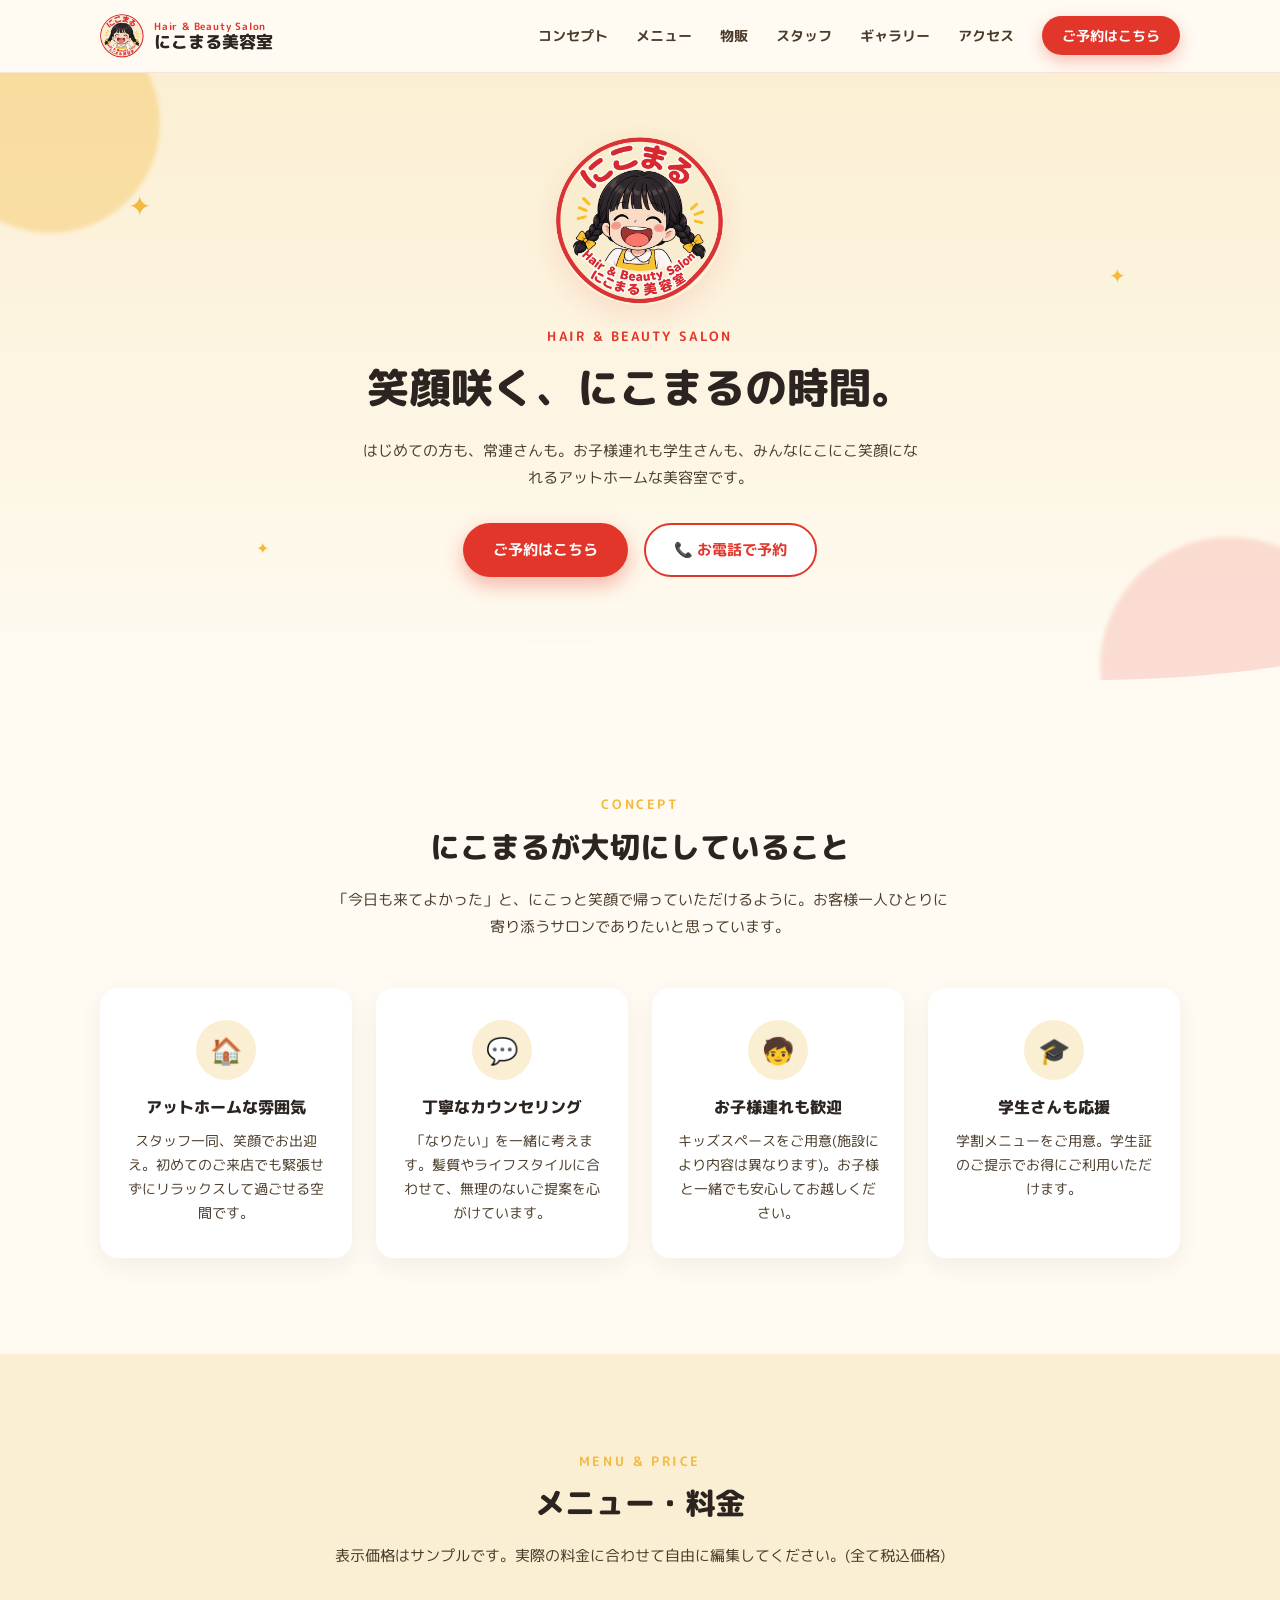
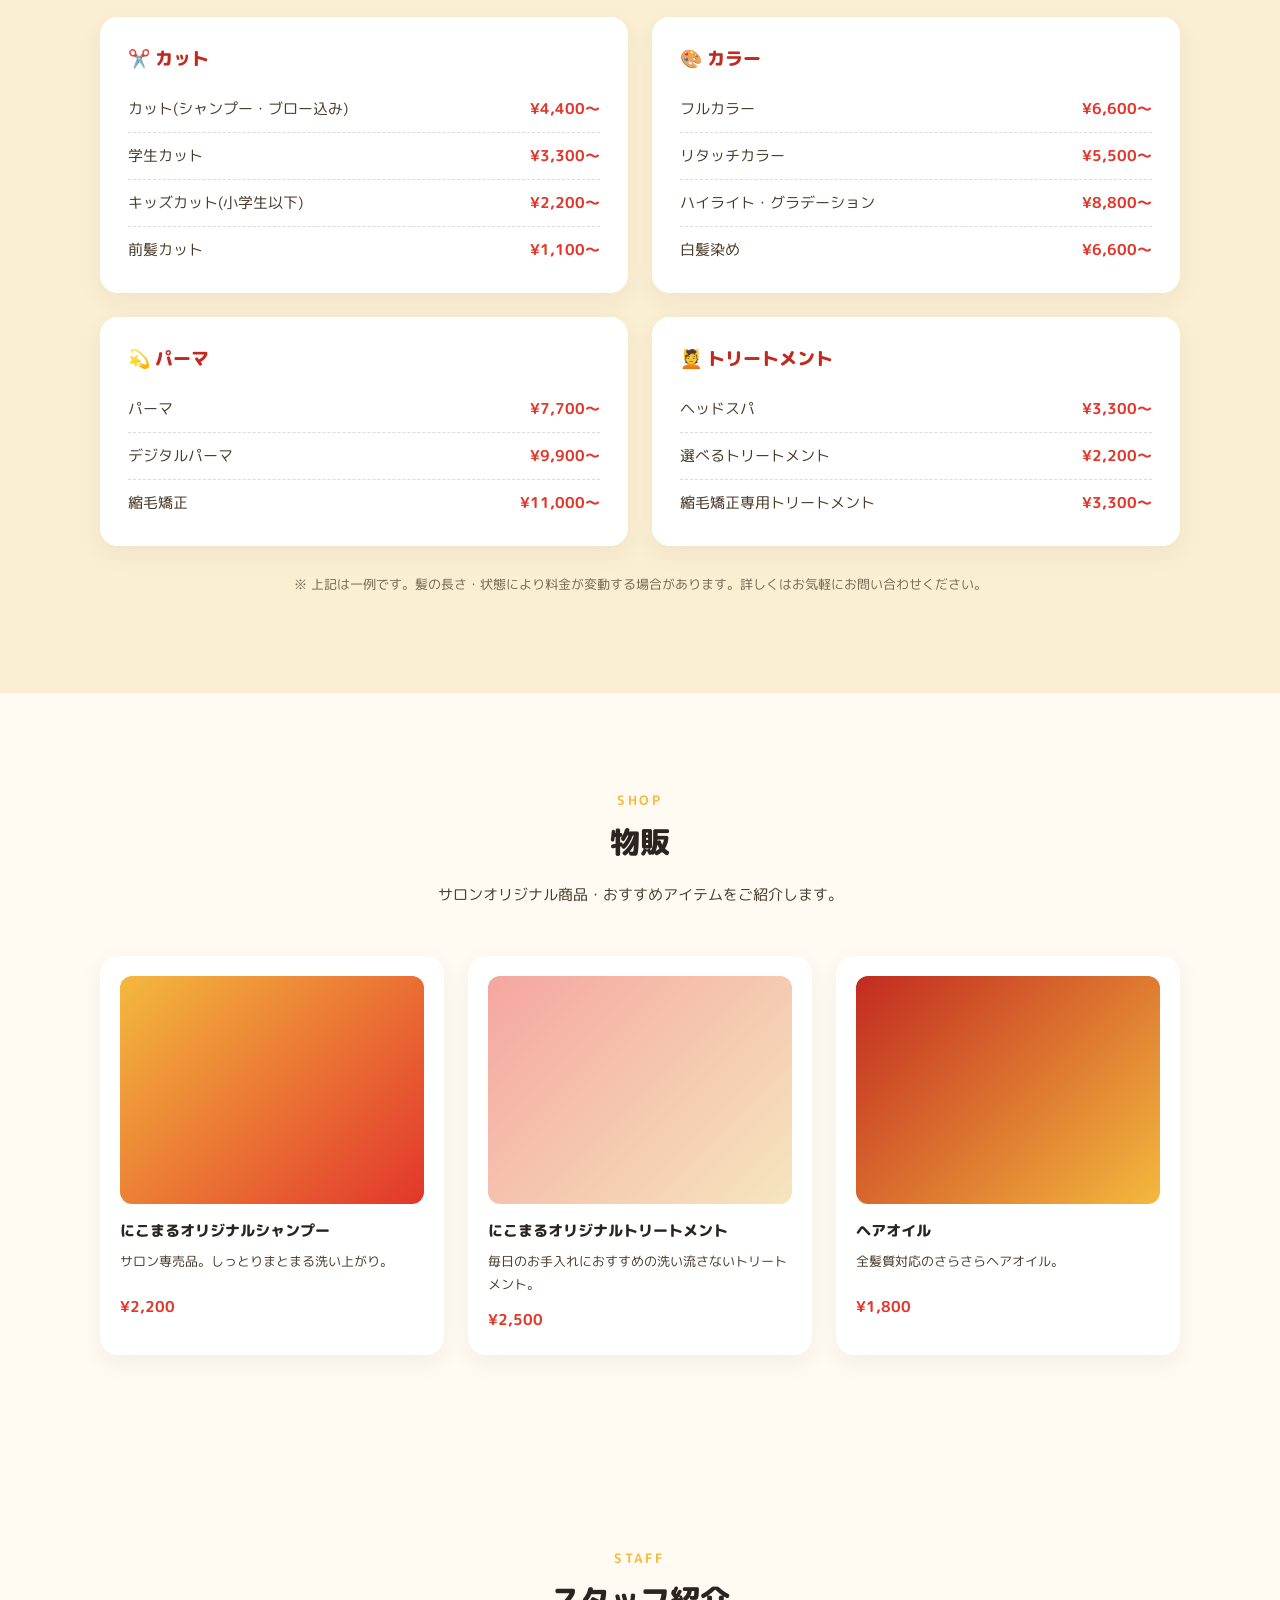
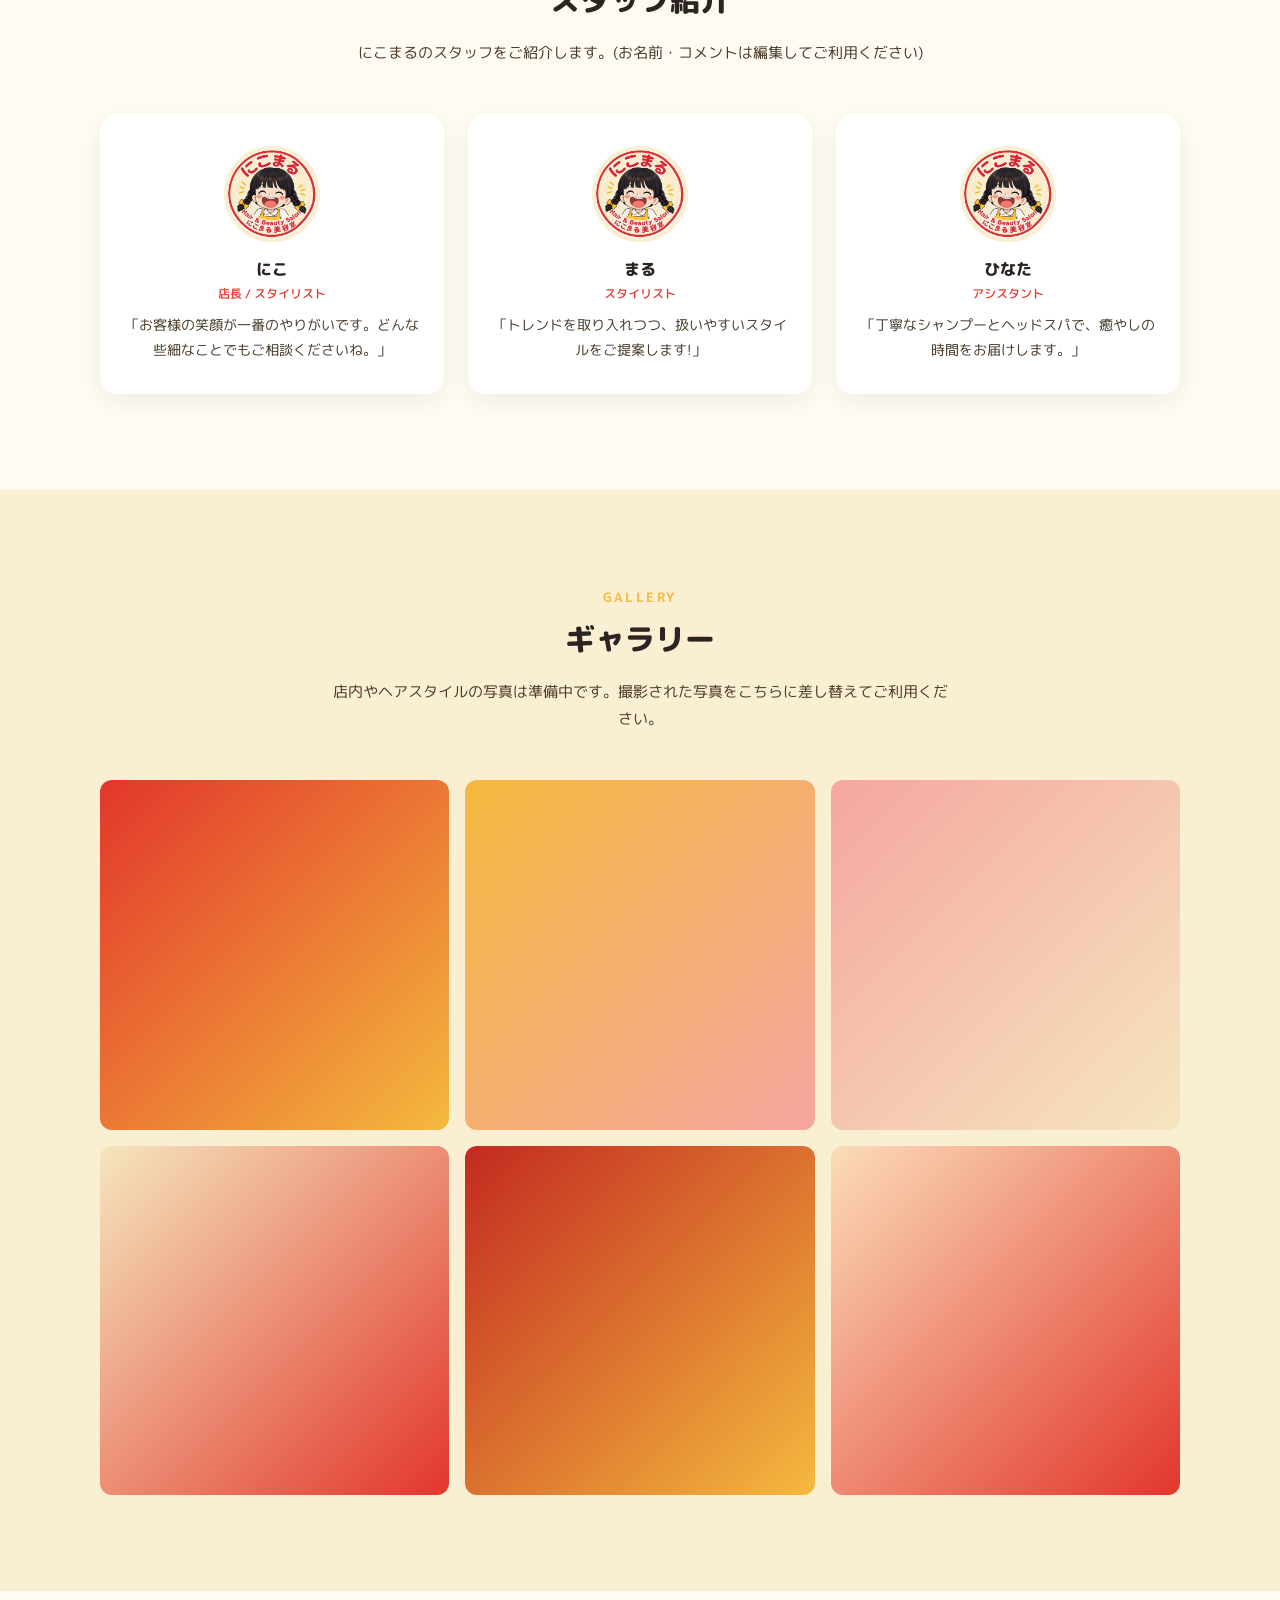
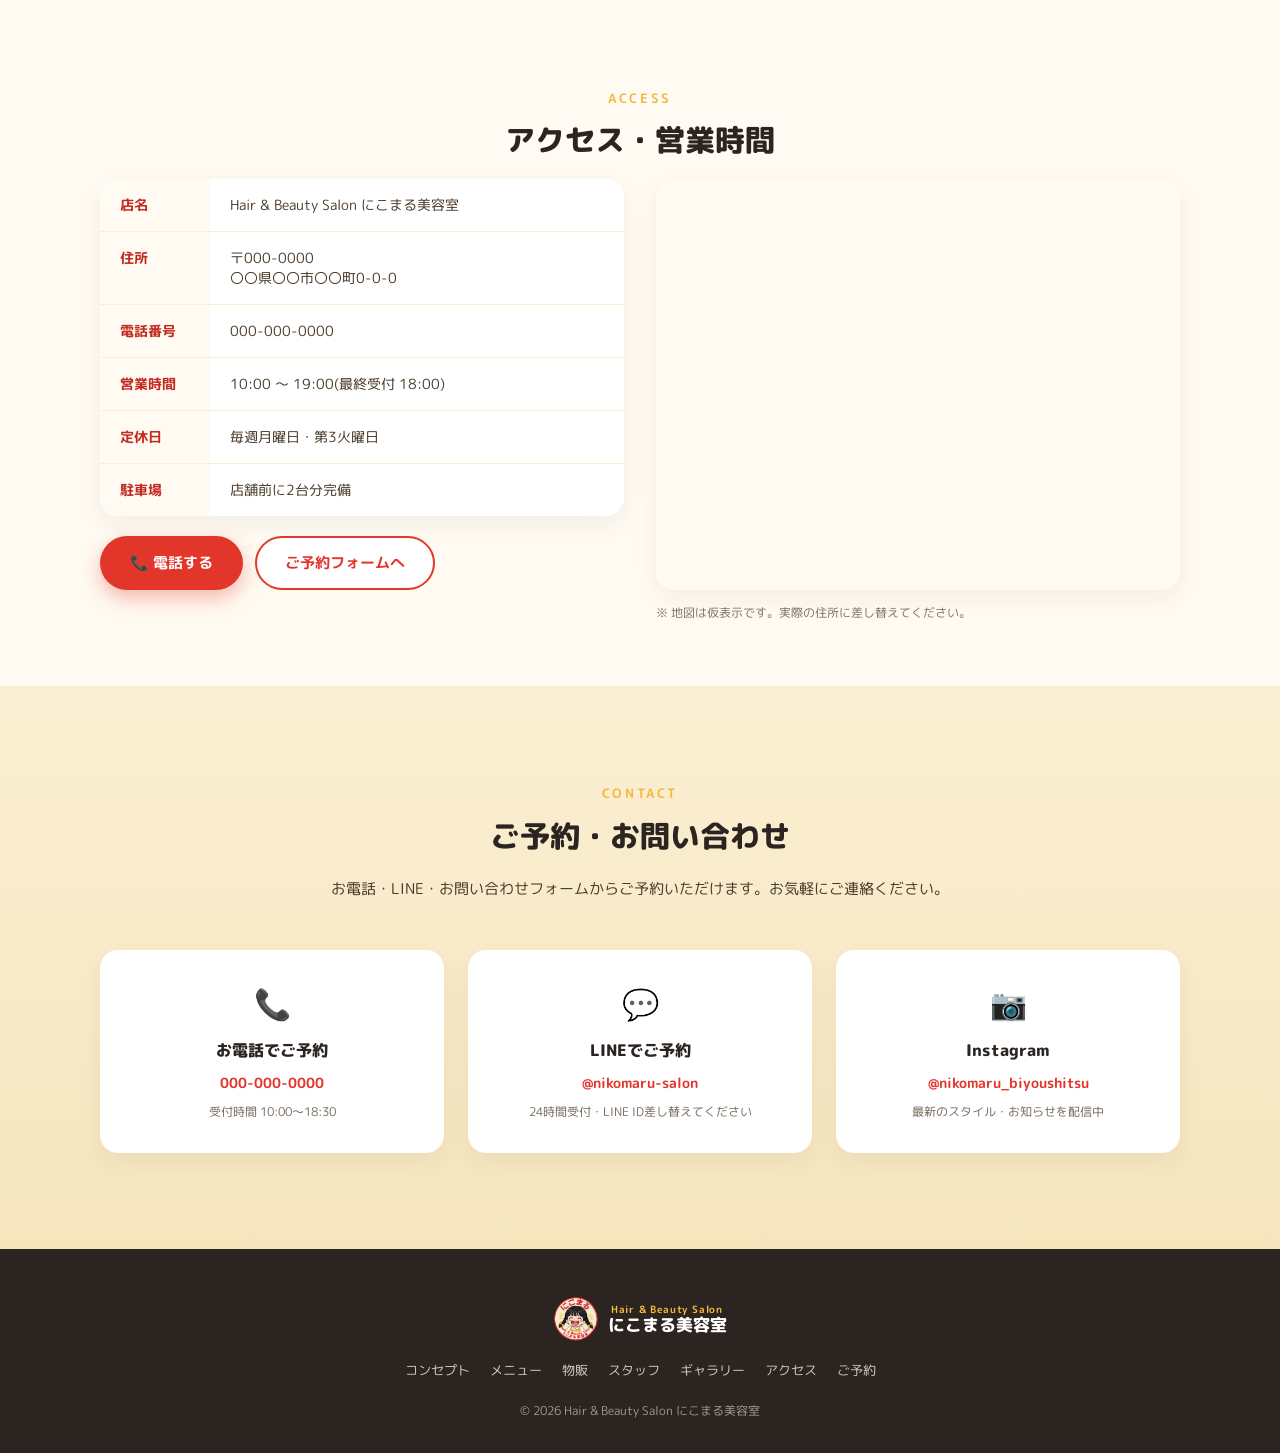
==== index.html @ 9ba0df48 "にこまる美容室ホームページを追加 Co-Authored-By: Claude Sonnet 5 <noreply@anthropic.com> Claude-Session: https://cla" ====
<!doctype html><html><head><meta charset=utf8><meta name=viewport content="width=device-width,initial-scale=1,viewport-fit=cover"><style>:root{color-scheme:light;box-sizing:border-box;padding-top:env(safe-area-inset-top,0px);padding-bottom:env(safe-area-inset-bottom,0px)}html{scroll-padding-top:env(safe-area-inset-top,0px)}body{margin:0;padding:0;font:14px -apple-system,BlinkMacSystemFont,sans-serif;background:#faf9f5;color:#141413}img{max-width:100%}[hidden]:not([hidden=until-found i]){display:none!important}</style></head><body>
<!doctype html>
<html lang="ja">
<head>
<meta charset="UTF-8">
<meta name="viewport" content="width=device-width, initial-scale=1, viewport-fit=cover">
<title>Hair &amp; Beauty Salon にこまる美容室</title>
<meta name="description" content="にこまる美容室は、笑顔があふれるアットホームな美容室です。カット・カラー・パーマ・トリートメントなど、お子様連れの方も学生さんも安心してお越しいただけます。">
<link rel="icon" href="assets/img/logo.png" type="image/png">
<link rel="apple-touch-icon" href="assets/img/logo.png">
<link rel="preconnect" href="https://fonts.googleapis.com">
<link rel="preconnect" href="https://fonts.gstatic.com" crossorigin>
<link href="https://fonts.googleapis.com/css2?family=M+PLUS+Rounded+1c:wght@400;500;700;800&display=swap" rel="stylesheet">
<link rel="stylesheet" href="css/style.css">
</head>
<body>

<a class="skip-link" href="#main">本文へスキップ</a>

<header class="site-header" id="header">
  <div class="container header-inner">
    <a class="brand" href="#top">
      <img src="assets/img/logo.png" alt="にこまる美容室 ロゴ" class="brand-logo">
      <span class="brand-text">
        <span class="brand-text-en">Hair &amp; Beauty Salon</span>
        <span class="brand-text-ja">にこまる美容室</span>
      </span>
    </a>

    <nav class="nav" id="nav">
      <ul>
        <li><a href="#concept">コンセプト</a></li>
        <li><a href="#menu">メニュー</a></li>
        <li><a href="#shop">物販</a></li>
        <li><a href="#staff">スタッフ</a></li>
        <li><a href="#gallery">ギャラリー</a></li>
        <li><a href="#access">アクセス</a></li>
        <li><a href="#contact" class="nav-cta">ご予約はこちら</a></li>
      </ul>
    </nav>

    <button class="nav-toggle" id="navToggle" aria-label="メニューを開く" aria-expanded="false" aria-controls="nav">
      <span></span><span></span><span></span>
    </button>
  </div>
</header>

<main id="main">

  <!-- HERO -->
  <section class="hero" id="top">
    <div class="hero-bg" aria-hidden="true">
      <span class="blob blob-1"></span>
      <span class="blob blob-2"></span>
      <span class="sparkle sparkle-1">✦</span>
      <span class="sparkle sparkle-2">✦</span>
      <span class="sparkle sparkle-3">✦</span>
    </div>
    <div class="container hero-inner">
      <img src="assets/img/logo.png" alt="にこまる美容室 ロゴ" class="hero-logo">
      <p class="hero-eyebrow">HAIR &amp; BEAUTY SALON</p>
      <h1 class="hero-title">笑顔咲く、<br class="sp-only">にこまるの時間。</h1>
      <p class="hero-lead">はじめての方も、常連さんも。<br class="sp-only">お子様連れも学生さんも、みんなにこにこ笑顔になれる<br class="sp-only">アットホームな美容室です。</p>
      <div class="hero-actions">
        <a href="#contact" class="btn btn-primary">ご予約はこちら</a>
        <a href="tel:0000000000" class="btn btn-outline">📞 お電話で予約</a>
      </div>
    </div>
    <div class="hero-wave" aria-hidden="true">
      <svg viewBox="0 0 1440 120" preserveAspectRatio="none"><path d="M0,64 C240,120 480,0 720,32 C960,64 1200,120 1440,64 L1440,120 L0,120 Z"></path></svg>
    </div>
  </section>

  <!-- CONCEPT -->
  <section class="section" id="concept">
    <div class="container">
      <p class="section-eyebrow">CONCEPT</p>
      <h2 class="section-title">にこまるが大切にしていること</h2>
      <p class="section-lead">「今日も来てよかった」と、にこっと笑顔で帰っていただけるように。<br class="sp-only">お客様一人ひとりに寄り添うサロンでありたいと思っています。</p>

      <div class="cards cards-4 reveal-group">
        <div class="card reveal">
          <div class="card-icon">🏠</div>
          <h3>アットホームな雰囲気</h3>
          <p>スタッフ一同、笑顔でお出迎え。初めてのご来店でも緊張せずにリラックスして過ごせる空間です。</p>
        </div>
        <div class="card reveal">
          <div class="card-icon">💬</div>
          <h3>丁寧なカウンセリング</h3>
          <p>「なりたい」を一緒に考えます。髪質やライフスタイルに合わせて、無理のないご提案を心がけています。</p>
        </div>
        <div class="card reveal">
          <div class="card-icon">🧒</div>
          <h3>お子様連れも歓迎</h3>
          <p>キッズスペースをご用意(施設により内容は異なります)。お子様と一緒でも安心してお越しください。</p>
        </div>
        <div class="card reveal">
          <div class="card-icon">🎓</div>
          <h3>学生さんも応援</h3>
          <p>学割メニューをご用意。学生証のご提示でお得にご利用いただけます。</p>
        </div>
      </div>
    </div>
  </section>

  <!-- MENU -->
  <section class="section section-alt" id="menu">
    <div class="container">
      <p class="section-eyebrow">MENU &amp; PRICE</p>
      <h2 class="section-title">メニュー・料金</h2>
      <p class="section-lead">表示価格はサンプルです。実際の料金に合わせて自由に編集してください。<br class="sp-only">(全て税込価格)</p>
      <p class="sync-note" id="menuSyncNote"></p>

      <div class="menu-grid reveal-group" id="menuGrid">
        <div class="menu-block reveal">
          <h3>✂️ カット</h3>
          <ul class="menu-list">
            <li><span>カット(シャンプー・ブロー込み)</span><span class="price">¥4,400〜</span></li>
            <li><span>学生カット</span><span class="price">¥3,300〜</span></li>
            <li><span>キッズカット(小学生以下)</span><span class="price">¥2,200〜</span></li>
            <li><span>前髪カット</span><span class="price">¥1,100〜</span></li>
          </ul>
        </div>
        <div class="menu-block reveal">
          <h3>🎨 カラー</h3>
          <ul class="menu-list">
            <li><span>フルカラー</span><span class="price">¥6,600〜</span></li>
            <li><span>リタッチカラー</span><span class="price">¥5,500〜</span></li>
            <li><span>ハイライト・グラデーション</span><span class="price">¥8,800〜</span></li>
            <li><span>白髪染め</span><span class="price">¥6,600〜</span></li>
          </ul>
        </div>
        <div class="menu-block reveal">
          <h3>💫 パーマ</h3>
          <ul class="menu-list">
            <li><span>パーマ</span><span class="price">¥7,700〜</span></li>
            <li><span>デジタルパーマ</span><span class="price">¥9,900〜</span></li>
            <li><span>縮毛矯正</span><span class="price">¥11,000〜</span></li>
          </ul>
        </div>
        <div class="menu-block reveal">
          <h3>💆 トリートメント</h3>
          <ul class="menu-list">
            <li><span>ヘッドスパ</span><span class="price">¥3,300〜</span></li>
            <li><span>選べるトリートメント</span><span class="price">¥2,200〜</span></li>
            <li><span>縮毛矯正専用トリートメント</span><span class="price">¥3,300〜</span></li>
          </ul>
        </div>
      </div>
      <p class="menu-note">※ 上記は一例です。髪の長さ・状態により料金が変動する場合があります。詳しくはお気軽にお問い合わせください。</p>
    </div>
  </section>

  <!-- SHOP -->
  <section class="section" id="shop">
    <div class="container">
      <p class="section-eyebrow">SHOP</p>
      <h2 class="section-title">物販</h2>
      <p class="section-lead">サロンオリジナル商品・おすすめアイテムをご紹介します。</p>
      <p class="sync-note" id="shopSyncNote"></p>

      <div class="shop-grid reveal-group" id="shopGrid">
        <div class="shop-card reveal">
          <div class="shop-img shop-img-1"></div>
          <h3>にこまるオリジナルシャンプー</h3>
          <p class="shop-desc">サロン専売品。しっとりまとまる洗い上がり。</p>
          <span class="shop-price">¥2,200</span>
        </div>
        <div class="shop-card reveal">
          <div class="shop-img shop-img-2"></div>
          <h3>にこまるオリジナルトリートメント</h3>
          <p class="shop-desc">毎日のお手入れにおすすめの洗い流さないトリートメント。</p>
          <span class="shop-price">¥2,500</span>
        </div>
        <div class="shop-card reveal">
          <div class="shop-img shop-img-3"></div>
          <h3>ヘアオイル</h3>
          <p class="shop-desc">全髪質対応のさらさらヘアオイル。</p>
          <span class="shop-price">¥1,800</span>
        </div>
      </div>
    </div>
  </section>

  <!-- STAFF -->
  <section class="section" id="staff">
    <div class="container">
      <p class="section-eyebrow">STAFF</p>
      <h2 class="section-title">スタッフ紹介</h2>
      <p class="section-lead">にこまるのスタッフをご紹介します。(お名前・コメントは編集してご利用ください)</p>

      <div class="staff-grid reveal-group">
        <div class="staff-card reveal">
          <img src="assets/img/logo.png" alt="スタッフ にこ" class="staff-avatar">
          <h3>にこ <span>店長 / スタイリスト</span></h3>
          <p>「お客様の笑顔が一番のやりがいです。どんな些細なことでもご相談くださいね。」</p>
        </div>
        <div class="staff-card reveal">
          <img src="assets/img/logo.png" alt="スタッフ まる" class="staff-avatar">
          <h3>まる <span>スタイリスト</span></h3>
          <p>「トレンドを取り入れつつ、扱いやすいスタイルをご提案します!」</p>
        </div>
        <div class="staff-card reveal">
          <img src="assets/img/logo.png" alt="スタッフ ひなた" class="staff-avatar">
          <h3>ひなた <span>アシスタント</span></h3>
          <p>「丁寧なシャンプーとヘッドスパで、癒やしの時間をお届けします。」</p>
        </div>
      </div>
    </div>
  </section>

  <!-- GALLERY -->
  <section class="section section-alt" id="gallery">
    <div class="container">
      <p class="section-eyebrow">GALLERY</p>
      <h2 class="section-title">ギャラリー</h2>
      <p class="section-lead">店内やヘアスタイルの写真は準備中です。撮影された写真をこちらに差し替えてご利用ください。</p>

      <div class="gallery-grid reveal-group">
        <div class="gallery-item reveal g1"></div>
        <div class="gallery-item reveal g2"></div>
        <div class="gallery-item reveal g3"></div>
        <div class="gallery-item reveal g4"></div>
        <div class="gallery-item reveal g5"></div>
        <div class="gallery-item reveal g6"></div>
      </div>
    </div>
  </section>

  <!-- ACCESS -->
  <section class="section" id="access">
    <div class="container">
      <p class="section-eyebrow">ACCESS</p>
      <h2 class="section-title">アクセス・営業時間</h2>

      <div class="access-wrap">
        <div class="access-info reveal">
          <table class="info-table">
            <tr><th>店名</th><td>Hair &amp; Beauty Salon にこまる美容室</td></tr>
            <tr><th>住所</th><td>〒000-0000<br>〇〇県〇〇市〇〇町0-0-0</td></tr>
            <tr><th>電話番号</th><td><a href="tel:0000000000">000-000-0000</a></td></tr>
            <tr><th>営業時間</th><td>10:00 〜 19:00(最終受付 18:00)</td></tr>
            <tr><th>定休日</th><td>毎週月曜日・第3火曜日</td></tr>
            <tr><th>駐車場</th><td>店舗前に2台分完備</td></tr>
          </table>
          <div class="access-actions">
            <a href="tel:0000000000" class="btn btn-primary">📞 電話する</a>
            <a href="#contact" class="btn btn-outline">ご予約フォームへ</a>
          </div>
        </div>
        <div class="access-map reveal">
          <iframe
            title="にこまる美容室 地図"
            src="https://www.google.com/maps?q=%E9%A7%85&output=embed"
            loading="lazy"
            referrerpolicy="no-referrer-when-downgrade">
          </iframe>
          <p class="map-note">※ 地図は仮表示です。実際の住所に差し替えてください。</p>
        </div>
      </div>
    </div>
  </section>

  <!-- CONTACT -->
  <section class="section section-contact" id="contact">
    <div class="container">
      <p class="section-eyebrow">CONTACT</p>
      <h2 class="section-title">ご予約・お問い合わせ</h2>
      <p class="section-lead">お電話・LINE・お問い合わせフォームからご予約いただけます。<br class="sp-only">お気軽にご連絡ください。</p>

      <div class="contact-grid reveal-group">
        <a href="tel:0000000000" class="contact-card reveal">
          <div class="contact-icon">📞</div>
          <h3>お電話でご予約</h3>
          <p>000-000-0000</p>
          <span class="contact-sub">受付時間 10:00〜18:30</span>
        </a>
        <a href="#" class="contact-card reveal">
          <div class="contact-icon">💬</div>
          <h3>LINEでご予約</h3>
          <p>@nikomaru-salon</p>
          <span class="contact-sub">24時間受付・LINE ID差し替えてください</span>
        </a>
        <a href="#" class="contact-card reveal">
          <div class="contact-icon">📷</div>
          <h3>Instagram</h3>
          <p>@nikomaru_biyoushitsu</p>
          <span class="contact-sub">最新のスタイル・お知らせを配信中</span>
        </a>
      </div>
    </div>
  </section>

</main>

<footer class="site-footer">
  <div class="container footer-inner">
    <a class="brand brand-footer" href="#top">
      <img src="assets/img/logo.png" alt="にこまる美容室 ロゴ" class="brand-logo">
      <span class="brand-text">
        <span class="brand-text-en">Hair &amp; Beauty Salon</span>
        <span class="brand-text-ja">にこまる美容室</span>
      </span>
    </a>
    <nav class="footer-nav">
      <a href="#concept">コンセプト</a>
      <a href="#menu">メニュー</a>
      <a href="#shop">物販</a>
      <a href="#staff">スタッフ</a>
      <a href="#gallery">ギャラリー</a>
      <a href="#access">アクセス</a>
      <a href="#contact">ご予約</a>
    </nav>
    <p class="copyright">&copy; <span id="year"></span> Hair &amp; Beauty Salon にこまる美容室</p>
  </div>
  <button class="to-top" id="toTop" aria-label="トップへ戻る">↑</button>
</footer>

<script src="js/main.js"></script>
</body>
</html>

</body></html>
---- css/style.css ----
/* ==========================================================================
   にこまる美容室 - style.css
   ========================================================================== */

:root{
  --cream: #FBEFD3;
  --cream-light: #FFFBF2;
  --cream-deep: #F5E6BE;
  --red: #E2362B;
  --red-dark: #C22A20;
  --yellow: #F4B93E;
  --charcoal: #2B2420;
  --text: #4A3B2A;
  --skin: #FBDCB9;
  --blush: #F5A6A0;
  --white: #FFFFFF;
  --shadow: 0 10px 30px rgba(226,54,43,0.12);
  --radius-lg: 28px;
  --radius-md: 18px;
  --radius-sm: 12px;
  --font: 'M PLUS Rounded 1c', 'Hiragino Maru Gothic ProN', 'Hiragino Sans', sans-serif;
}

*, *::before, *::after{ box-sizing: border-box; }
html{ scroll-behavior: smooth; }

body{
  margin: 0;
  font-family: var(--font);
  color: var(--text);
  background: var(--cream-light);
  -webkit-font-smoothing: antialiased;
  overflow-x: hidden;
}

img{ max-width: 100%; display: block; }
a{ color: inherit; text-decoration: none; }
ul{ list-style: none; margin: 0; padding: 0; }
h1,h2,h3{ margin: 0; font-weight: 800; }
p{ margin: 0; line-height: 1.8; }

.container{
  width: 100%;
  max-width: 1120px;
  margin: 0 auto;
  padding: 0 20px;
}

.skip-link{
  position: absolute;
  left: -9999px;
  top: 0;
  background: var(--red);
  color: #fff;
  padding: 10px 16px;
  border-radius: 0 0 8px 0;
  z-index: 999;
}
.skip-link:focus{ left: 0; }

.sp-only{ display: none; }

/* ---------- buttons ---------- */
.btn{
  display: inline-flex;
  align-items: center;
  justify-content: center;
  gap: 6px;
  padding: 14px 28px;
  border-radius: 999px;
  font-weight: 700;
  font-size: 15px;
  white-space: nowrap;
  transition: transform .18s ease, box-shadow .18s ease, background .18s ease;
  border: 2px solid transparent;
}
.btn-primary{
  background: var(--red);
  color: #fff;
  box-shadow: 0 8px 20px rgba(226,54,43,0.35);
}
.btn-primary:hover{ transform: translateY(-2px); background: var(--red-dark); }
.btn-outline{
  background: #fff;
  color: var(--red);
  border-color: var(--red);
}
.btn-outline:hover{ transform: translateY(-2px); background: var(--cream); }

/* ---------- header ---------- */
.site-header{
  position: sticky;
  top: 0;
  z-index: 100;
  background: rgba(255,251,242,0.9);
  backdrop-filter: blur(8px);
  border-bottom: 1px solid rgba(226,54,43,0.12);
}
.header-inner{
  display: flex;
  align-items: center;
  justify-content: space-between;
  height: 72px;
}
.brand{ display: flex; align-items: center; gap: 10px; }
.brand-logo{ width: 44px; height: 44px; border-radius: 50%; }
.brand-text{ display: flex; flex-direction: column; line-height: 1.2; }
.brand-text-en{ font-size: 10px; letter-spacing: .08em; color: var(--red); font-weight: 700; }
.brand-text-ja{ font-size: 17px; font-weight: 800; color: var(--charcoal); }

.nav ul{ display: flex; align-items: center; gap: 28px; }
.nav a{ font-size: 14px; font-weight: 700; color: var(--text); position: relative; }
.nav a:not(.nav-cta):after{
  content: '';
  position: absolute;
  left: 0; bottom: -6px;
  width: 0; height: 2px;
  background: var(--red);
  transition: width .2s ease;
}
.nav a:not(.nav-cta):hover:after{ width: 100%; }
.nav-cta{
  background: var(--red);
  color: #fff !important;
  padding: 10px 20px;
  border-radius: 999px;
  box-shadow: 0 6px 16px rgba(226,54,43,0.3);
}

.nav-toggle{
  display: none;
  width: 40px; height: 40px;
  border: none;
  background: transparent;
  flex-direction: column;
  justify-content: center;
  align-items: center;
  gap: 5px;
  cursor: pointer;
}
.nav-toggle span{
  width: 24px; height: 3px;
  background: var(--charcoal);
  border-radius: 2px;
  transition: transform .25s ease, opacity .25s ease;
}
.nav-toggle[aria-expanded="true"] span:nth-child(1){ transform: translateY(8px) rotate(45deg); }
.nav-toggle[aria-expanded="true"] span:nth-child(2){ opacity: 0; }
.nav-toggle[aria-expanded="true"] span:nth-child(3){ transform: translateY(-8px) rotate(-45deg); }

/* ---------- hero ---------- */
.hero{
  position: relative;
  padding: 64px 0 120px;
  text-align: center;
  background: linear-gradient(180deg, var(--cream) 0%, var(--cream-light) 100%);
  overflow: hidden;
}
.hero-bg{ position: absolute; inset: 0; pointer-events: none; }
.blob{
  position: absolute;
  border-radius: 50%;
  filter: blur(2px);
  opacity: .5;
}
.blob-1{ width: 220px; height: 220px; background: var(--yellow); top: -60px; left: -60px; opacity: .35; }
.blob-2{ width: 260px; height: 260px; background: var(--blush); bottom: -100px; right: -80px; opacity: .35; }
.sparkle{
  position: absolute;
  color: var(--yellow);
  font-size: 28px;
  animation: twinkle 2.4s ease-in-out infinite;
}
.sparkle-1{ top: 18%; left: 10%; animation-delay: 0s; }
.sparkle-2{ top: 30%; right: 12%; animation-delay: .6s; font-size: 20px; }
.sparkle-3{ bottom: 22%; left: 20%; animation-delay: 1.2s; font-size: 16px; }
@keyframes twinkle{
  0%, 100%{ opacity: .3; transform: scale(.85); }
  50%{ opacity: 1; transform: scale(1.15); }
}

.hero-inner{ position: relative; z-index: 1; }
.hero-logo{
  width: 168px;
  height: 168px;
  margin: 0 auto 20px;
  border-radius: 50%;
  box-shadow: var(--shadow);
  animation: floaty 4.5s ease-in-out infinite;
}
@keyframes floaty{
  0%, 100%{ transform: translateY(0); }
  50%{ transform: translateY(-10px); }
}
.hero-eyebrow{
  font-size: 13px;
  letter-spacing: .18em;
  font-weight: 700;
  color: var(--red);
  margin-bottom: 10px;
}
.hero-title{
  font-size: 42px;
  line-height: 1.4;
  color: var(--charcoal);
  margin-bottom: 20px;
}
.hero-lead{
  max-width: 560px;
  margin: 0 auto 32px;
  color: var(--text);
  font-size: 15px;
}
.hero-actions{
  display: flex;
  gap: 16px;
  justify-content: center;
  flex-wrap: wrap;
}

.hero-wave{
  position: absolute;
  left: 0; right: 0; bottom: -2px;
  line-height: 0;
}
.hero-wave svg{ width: 100%; height: 70px; display: block; }
.hero-wave path{ fill: var(--cream-light); }

/* ---------- sections ---------- */
.section{ padding: 96px 0; }
.section-alt{ background: var(--cream); }
.section-contact{ background: linear-gradient(180deg, var(--cream) 0%, var(--cream-deep) 100%); }

.section-eyebrow{
  text-align: center;
  font-size: 13px;
  letter-spacing: .2em;
  font-weight: 700;
  color: var(--yellow);
  -webkit-text-stroke: 0;
  margin-bottom: 8px;
}
.section-title{
  text-align: center;
  font-size: 30px;
  color: var(--charcoal);
  margin-bottom: 16px;
}
.section-lead{
  text-align: center;
  max-width: 620px;
  margin: 0 auto 48px;
  color: var(--text);
  font-size: 15px;
}

/* reveal on scroll */
.reveal{
  opacity: 0;
  transform: translateY(24px);
  transition: opacity .6s ease, transform .6s ease;
}
.reveal.in-view{ opacity: 1; transform: translateY(0); }

/* cards (concept) */
.cards-4{
  display: grid;
  grid-template-columns: repeat(4, 1fr);
  gap: 24px;
}
.card{
  background: #fff;
  border-radius: var(--radius-md);
  padding: 32px 24px;
  text-align: center;
  box-shadow: 0 8px 24px rgba(43,36,32,0.06);
  transition: transform .25s ease, box-shadow .25s ease;
}
.card:hover{ transform: translateY(-6px); box-shadow: var(--shadow); }
.card-icon{
  width: 60px; height: 60px;
  margin: 0 auto 16px;
  display: flex; align-items: center; justify-content: center;
  background: var(--cream);
  border-radius: 50%;
  font-size: 26px;
}
.card h3{ font-size: 16px; margin-bottom: 10px; color: var(--charcoal); }
.card p{ font-size: 13.5px; color: var(--text); }

/* menu */
.menu-grid{
  display: grid;
  grid-template-columns: repeat(2, 1fr);
  gap: 24px;
}
.menu-block{
  background: #fff;
  border-radius: var(--radius-md);
  padding: 28px 28px 20px;
  box-shadow: 0 8px 24px rgba(43,36,32,0.06);
}
.menu-block h3{ font-size: 18px; color: var(--red-dark); margin-bottom: 14px; }
.menu-list li{
  display: flex;
  justify-content: space-between;
  gap: 12px;
  padding: 12px 0;
  border-bottom: 1px dashed rgba(74,59,42,0.18);
  font-size: 14.5px;
}
.menu-list li:last-child{ border-bottom: none; }
.price{ font-weight: 700; color: var(--red); white-space: nowrap; }
.menu-note{
  text-align: center;
  font-size: 12.5px;
  color: var(--text);
  opacity: .75;
  margin-top: 28px;
}

.sync-note{
  text-align: center;
  font-size: 11.5px;
  color: var(--red-dark);
  opacity: 0;
  height: 0;
  overflow: hidden;
  margin: -28px 0 28px;
  transition: opacity .3s ease;
}
.sync-note.visible{ opacity: .8; height: auto; margin: -28px 0 28px; }

/* shop */
.shop-grid{
  display: grid;
  grid-template-columns: repeat(3, 1fr);
  gap: 24px;
}
.shop-card{
  background: #fff;
  border-radius: var(--radius-md);
  padding: 20px 20px 24px;
  box-shadow: 0 8px 24px rgba(43,36,32,0.06);
  transition: transform .25s ease, box-shadow .25s ease;
}
.shop-card:hover{ transform: translateY(-6px); box-shadow: var(--shadow); }
.shop-img{
  aspect-ratio: 4 / 3;
  border-radius: var(--radius-sm);
  margin-bottom: 16px;
  background-size: cover;
  background-position: center;
}
.shop-img-1{ background: linear-gradient(135deg, var(--yellow), var(--red)); }
.shop-img-2{ background: linear-gradient(135deg, var(--blush), var(--cream-deep)); }
.shop-img-3{ background: linear-gradient(135deg, var(--red-dark), var(--yellow)); }
.shop-card h3{ font-size: 15px; color: var(--charcoal); margin-bottom: 8px; }
.shop-desc{ font-size: 13px; color: var(--text); margin-bottom: 12px; min-height: 2.6em; }
.shop-price{ font-weight: 700; color: var(--red); font-size: 15px; }

/* staff */
.staff-grid{
  display: grid;
  grid-template-columns: repeat(3, 1fr);
  gap: 24px;
}
.staff-card{
  background: #fff;
  border-radius: var(--radius-md);
  padding: 32px 24px;
  text-align: center;
  box-shadow: 0 8px 24px rgba(43,36,32,0.06);
}
.staff-avatar{
  width: 96px; height: 96px;
  border-radius: 50%;
  margin: 0 auto 16px;
  border: 4px solid var(--cream);
}
.staff-card h3{
  font-size: 16px;
  color: var(--charcoal);
  margin-bottom: 10px;
  display: flex;
  flex-direction: column;
  gap: 4px;
}
.staff-card h3 span{ font-size: 12px; font-weight: 500; color: var(--red); }
.staff-card p{ font-size: 13.5px; color: var(--text); }

/* gallery */
.gallery-grid{
  display: grid;
  grid-template-columns: repeat(3, 1fr);
  gap: 16px;
}
.gallery-item{
  aspect-ratio: 1 / 1;
  border-radius: var(--radius-sm);
  background-size: cover;
}
.g1{ background: linear-gradient(135deg, var(--red), var(--yellow)); }
.g2{ background: linear-gradient(135deg, var(--yellow), var(--blush)); }
.g3{ background: linear-gradient(135deg, var(--blush), var(--cream-deep)); }
.g4{ background: linear-gradient(135deg, var(--cream-deep), var(--red)); }
.g5{ background: linear-gradient(135deg, var(--red-dark), var(--yellow)); }
.g6{ background: linear-gradient(135deg, var(--skin), var(--red)); }

/* access */
.access-wrap{
  display: grid;
  grid-template-columns: 1fr 1fr;
  gap: 32px;
  align-items: stretch;
}
.info-table{
  width: 100%;
  border-collapse: collapse;
  background: #fff;
  border-radius: var(--radius-md);
  overflow: hidden;
  box-shadow: 0 8px 24px rgba(43,36,32,0.06);
}
.info-table th, .info-table td{
  text-align: left;
  padding: 16px 20px;
  font-size: 14px;
  border-bottom: 1px solid var(--cream);
  vertical-align: top;
}
.info-table th{
  width: 110px;
  color: var(--red-dark);
  font-weight: 700;
  background: var(--cream-light);
}
.info-table tr:last-child th, .info-table tr:last-child td{ border-bottom: none; }
.access-actions{ display: flex; gap: 12px; margin-top: 20px; flex-wrap: wrap; }
.access-map{ position: relative; }
.access-map iframe{
  width: 100%; height: 100%;
  min-height: 260px;
  border: 0;
  border-radius: var(--radius-md);
  box-shadow: 0 8px 24px rgba(43,36,32,0.06);
}
.map-note{ font-size: 11.5px; color: var(--text); opacity: .7; margin-top: 8px; }

/* contact */
.contact-grid{
  display: grid;
  grid-template-columns: repeat(3, 1fr);
  gap: 24px;
}
.contact-card{
  display: block;
  background: #fff;
  border-radius: var(--radius-md);
  padding: 32px 24px;
  text-align: center;
  box-shadow: 0 8px 24px rgba(43,36,32,0.06);
  transition: transform .25s ease, box-shadow .25s ease;
}
.contact-card:hover{ transform: translateY(-6px); box-shadow: var(--shadow); }
.contact-icon{ font-size: 30px; margin-bottom: 12px; }
.contact-card h3{ font-size: 16px; color: var(--charcoal); margin-bottom: 8px; }
.contact-card p{ font-weight: 700; color: var(--red); margin-bottom: 6px; }
.contact-sub{ font-size: 11.5px; color: var(--text); opacity: .75; }

/* footer */
.site-footer{
  position: relative;
  background: var(--charcoal);
  color: #EFE6D8;
  padding: 48px 0 32px;
}
.footer-inner{
  display: flex;
  flex-direction: column;
  align-items: center;
  gap: 20px;
  text-align: center;
}
.brand-footer .brand-text-en{ color: var(--yellow); }
.brand-footer .brand-text-ja{ color: #fff; }
.footer-nav{ display: flex; gap: 20px; flex-wrap: wrap; justify-content: center; }
.footer-nav a{ font-size: 13px; color: #EFE6D8; opacity: .85; }
.footer-nav a:hover{ opacity: 1; color: var(--yellow); }
.copyright{ font-size: 12px; opacity: .6; }

.to-top{
  position: fixed;
  right: 20px;
  bottom: 20px;
  width: 44px; height: 44px;
  border-radius: 50%;
  border: none;
  background: var(--red);
  color: #fff;
  font-size: 18px;
  cursor: pointer;
  box-shadow: 0 8px 20px rgba(226,54,43,0.35);
  opacity: 0;
  visibility: hidden;
  transform: translateY(10px);
  transition: opacity .25s ease, transform .25s ease, visibility .25s;
  z-index: 90;
}
.to-top.visible{ opacity: 1; visibility: visible; transform: translateY(0); }

/* ==========================================================================
   Responsive
   ========================================================================== */
@media (max-width: 900px){
  .cards-4{ grid-template-columns: repeat(2, 1fr); }
  .shop-grid{ grid-template-columns: repeat(2, 1fr); }
  .staff-grid{ grid-template-columns: repeat(2, 1fr); }
  .access-wrap{ grid-template-columns: 1fr; }
}

@media (max-width: 720px){
  .sp-only{ display: inline; }
  .nav{
    position: fixed;
    top: 72px; left: 0; right: 0;
    background: var(--cream-light);
    border-bottom: 1px solid rgba(226,54,43,0.12);
    transform: translateY(-120%);
    opacity: 0;
    transition: transform .3s ease, opacity .3s ease;
    max-height: calc(100vh - 72px);
    overflow-y: auto;
  }
  .nav.open{ transform: translateY(0); opacity: 1; }
  .nav ul{
    flex-direction: column;
    align-items: stretch;
    padding: 20px;
    gap: 4px;
  }
  .nav ul li a{
    display: block;
    padding: 14px 8px;
    border-bottom: 1px solid rgba(226,54,43,0.08);
  }
  .nav-cta{ text-align: center; margin-top: 8px; }
  .nav-toggle{ display: flex; }

  .hero{ padding: 40px 0 90px; }
  .hero-title{ font-size: 30px; }
  .section{ padding: 64px 0; }
  .section-title{ font-size: 24px; }

  .cards-4{ grid-template-columns: 1fr 1fr; gap: 16px; }
  .card{ padding: 24px 16px; }
  .menu-grid{ grid-template-columns: 1fr; }
  .shop-grid{ grid-template-columns: repeat(2, 1fr); }
  .staff-grid{ grid-template-columns: 1fr; }
  .gallery-grid{ grid-template-columns: repeat(2, 1fr); }
  .contact-grid{ grid-template-columns: 1fr; }
}
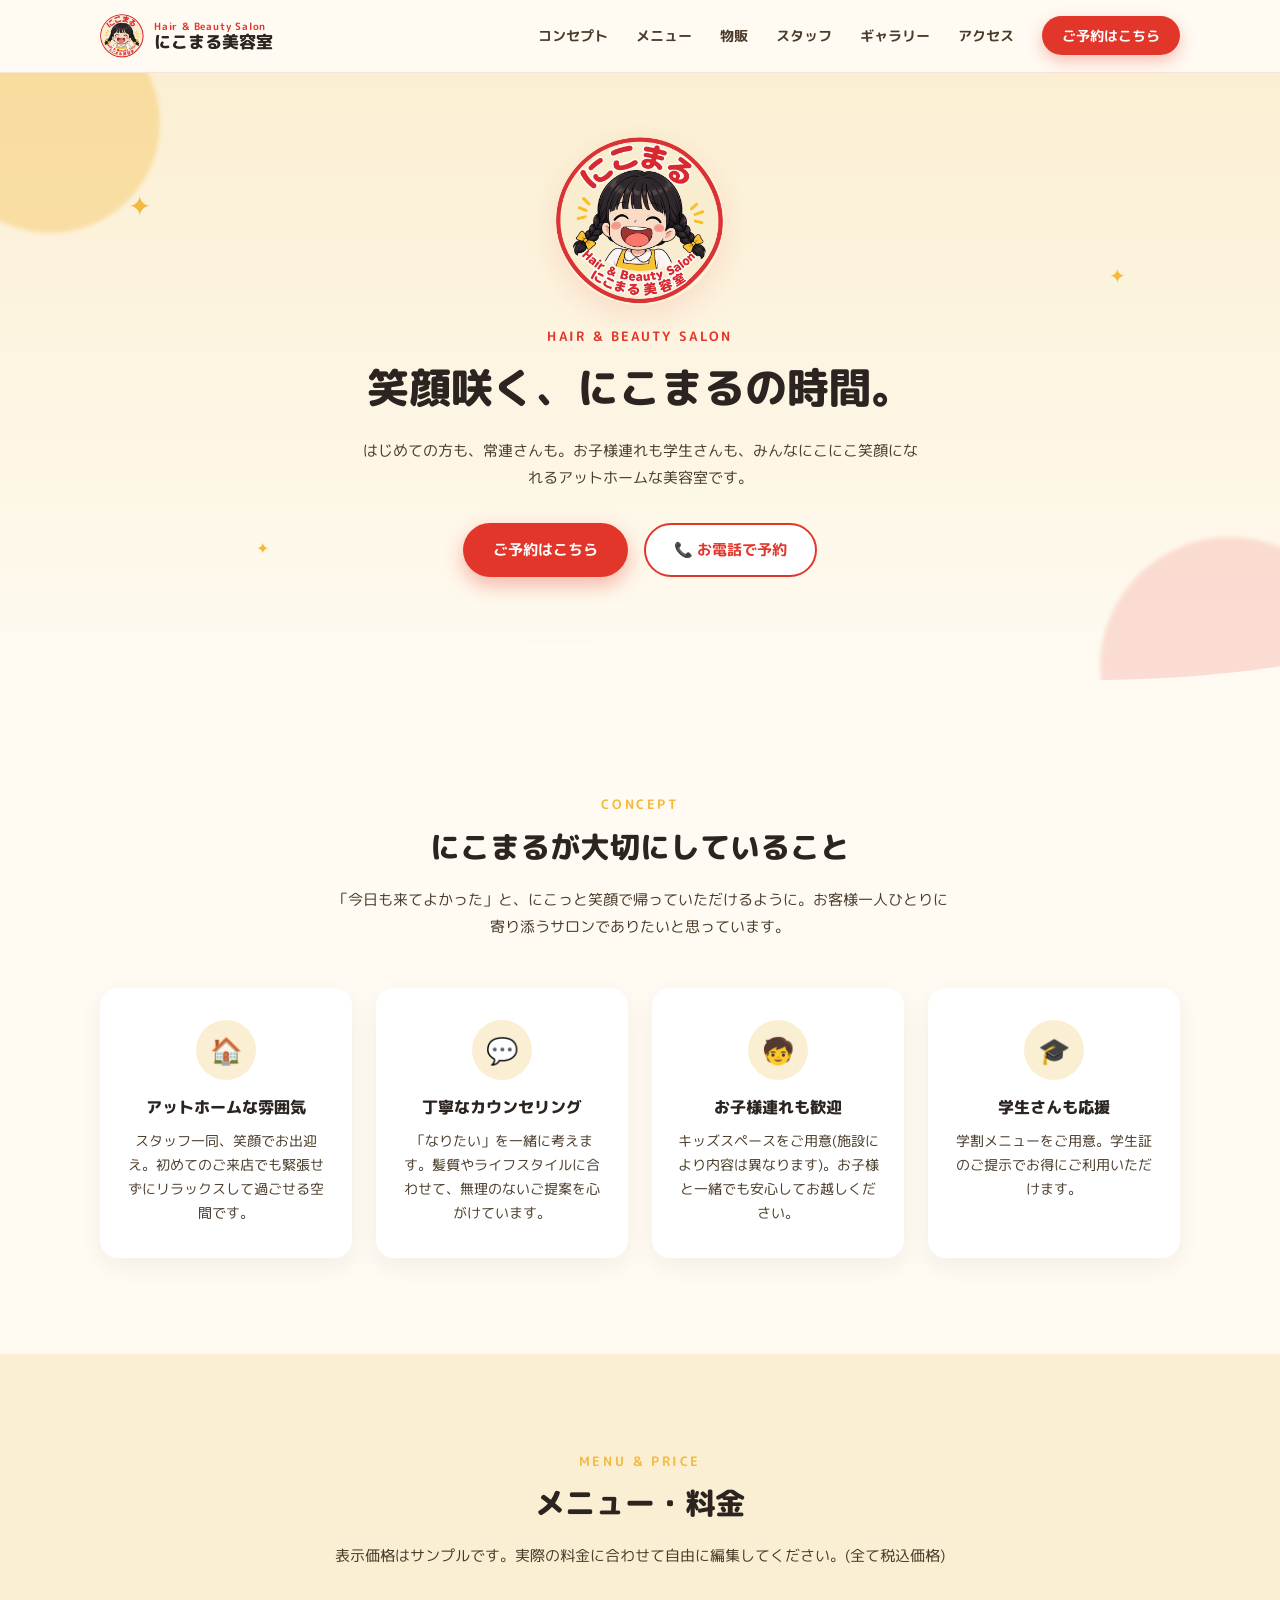
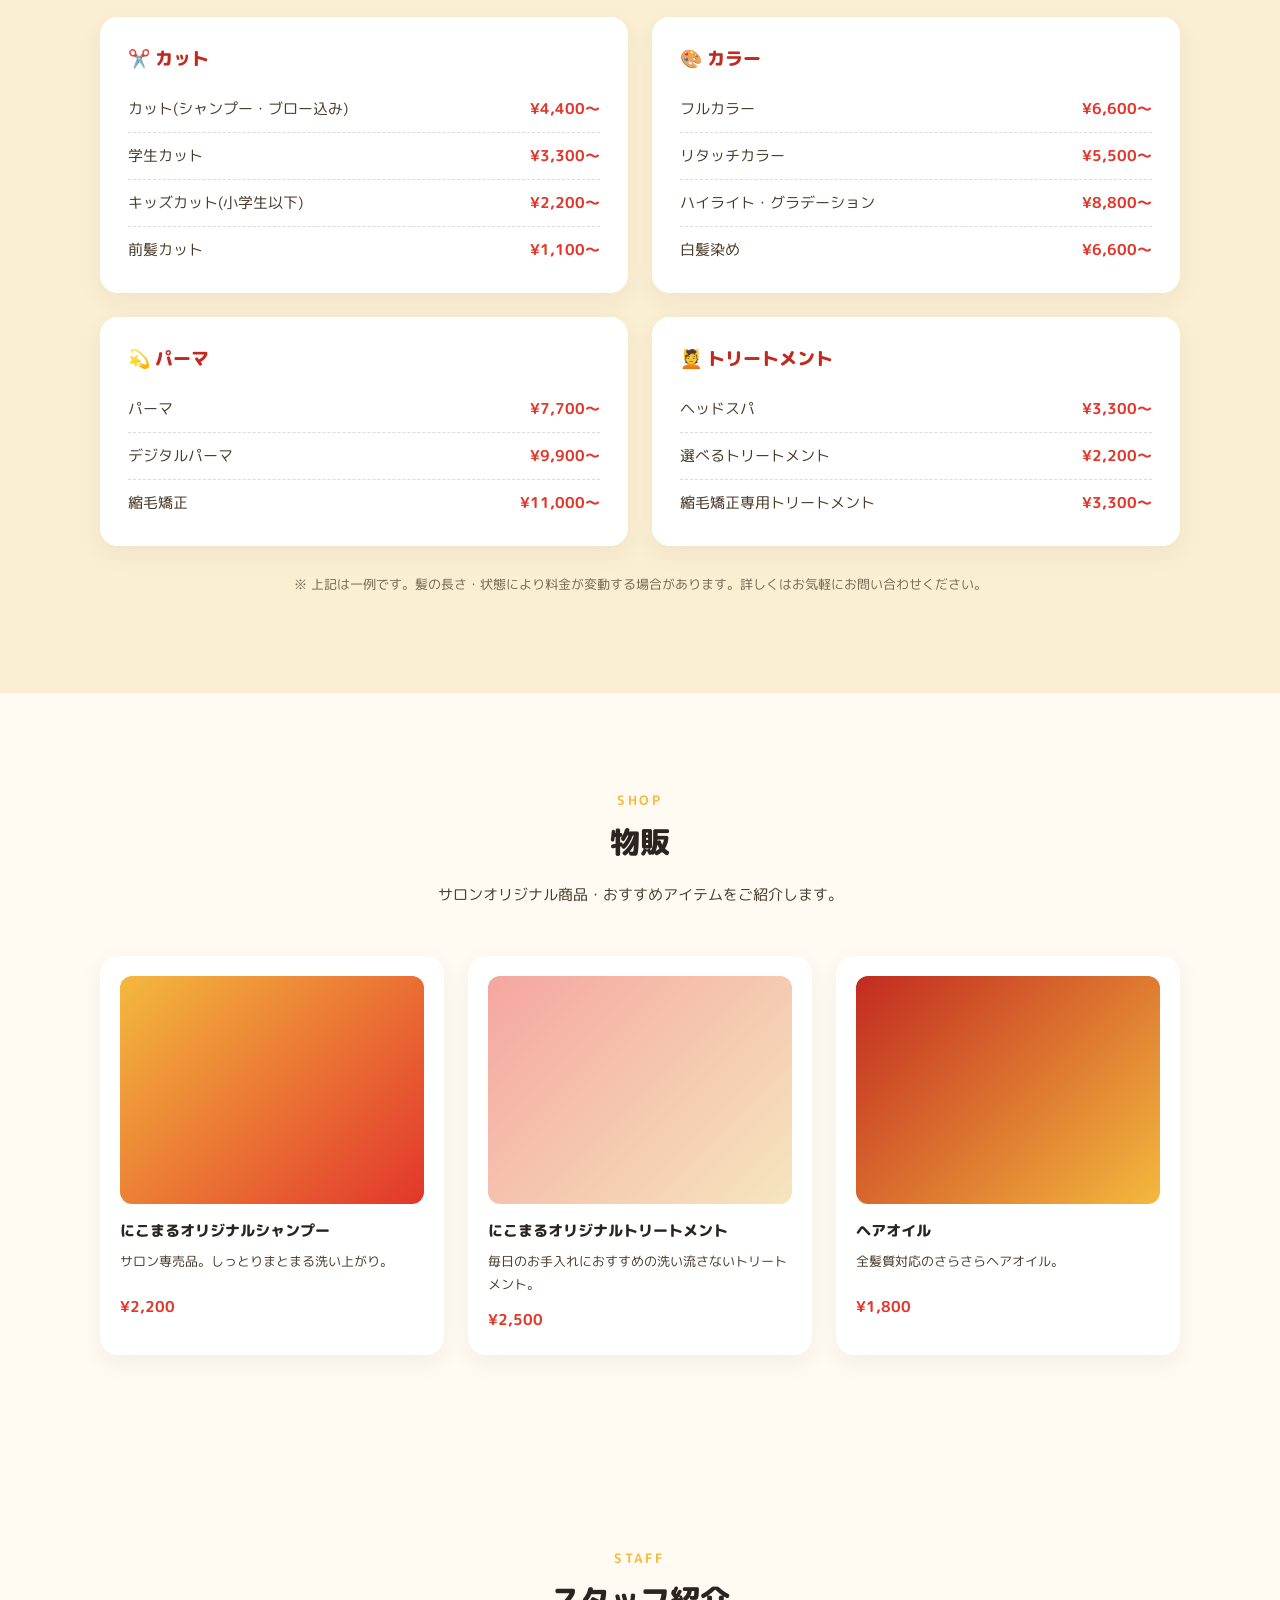
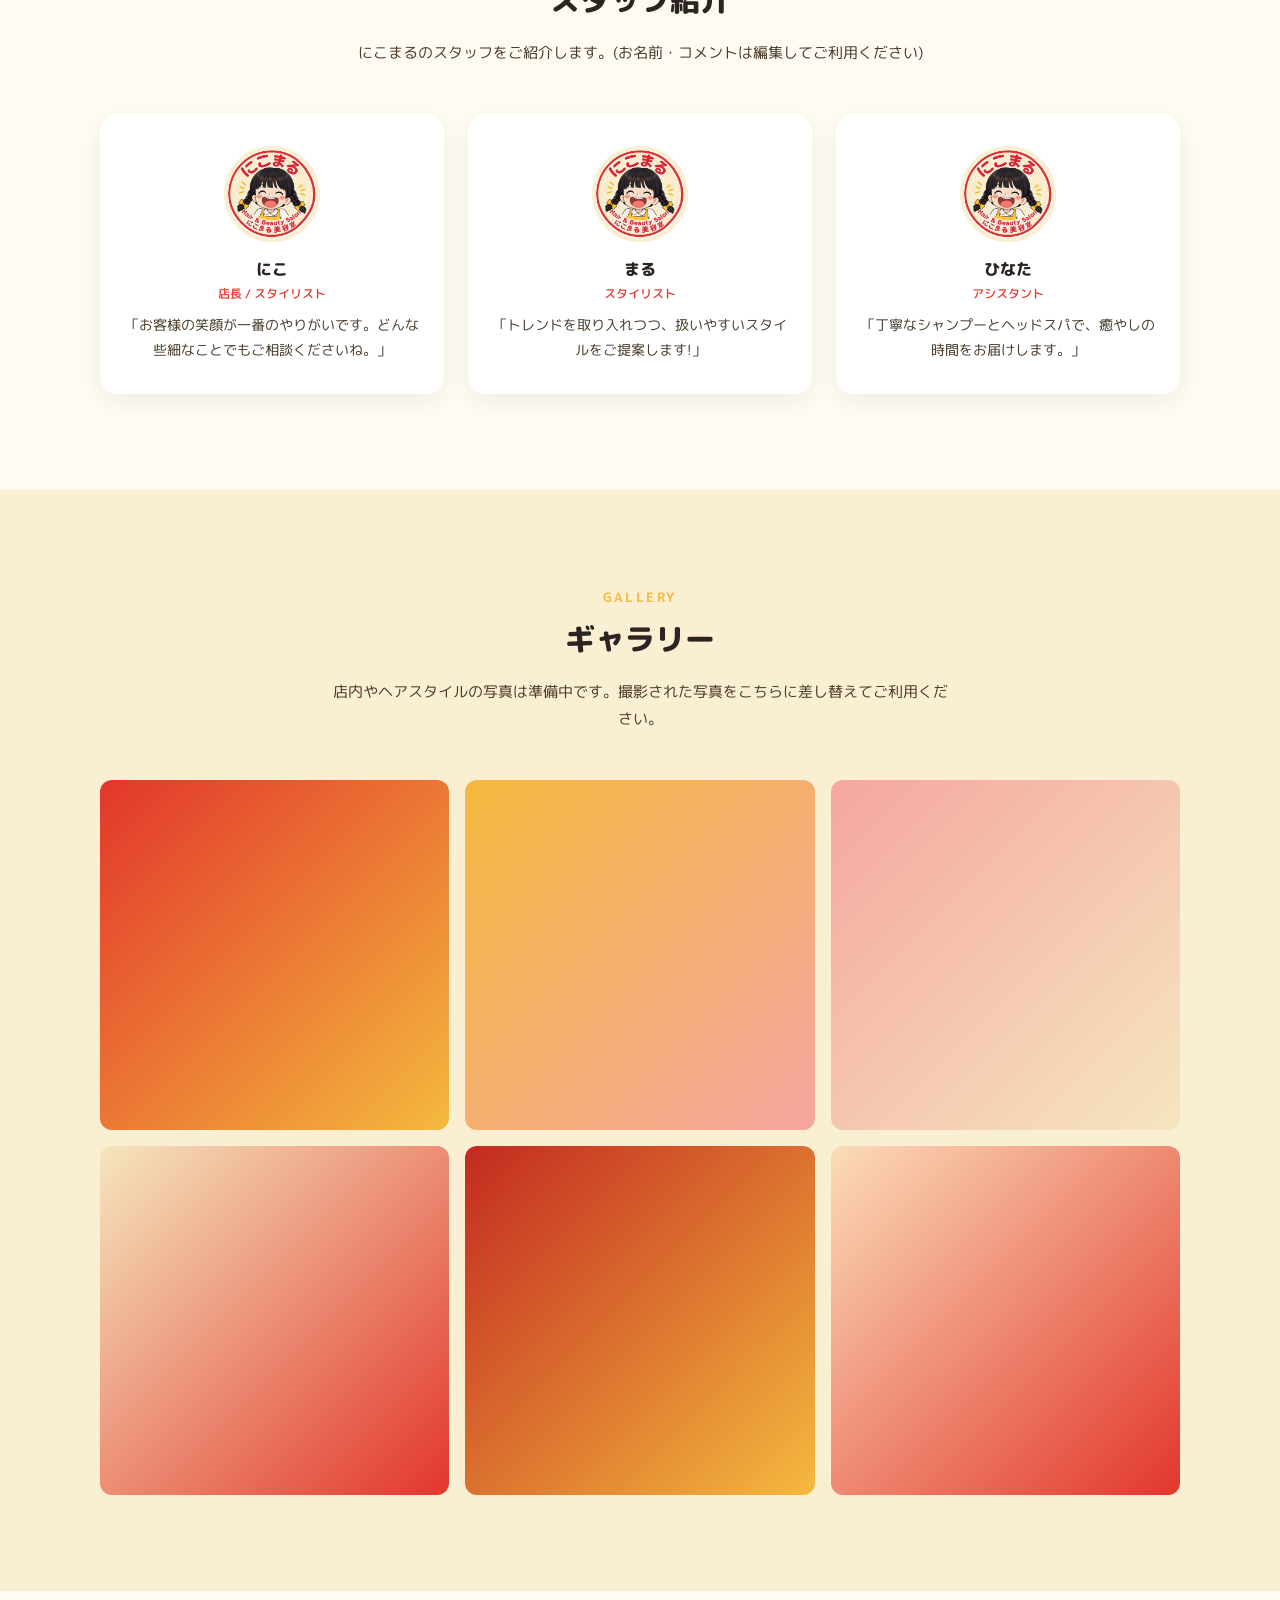
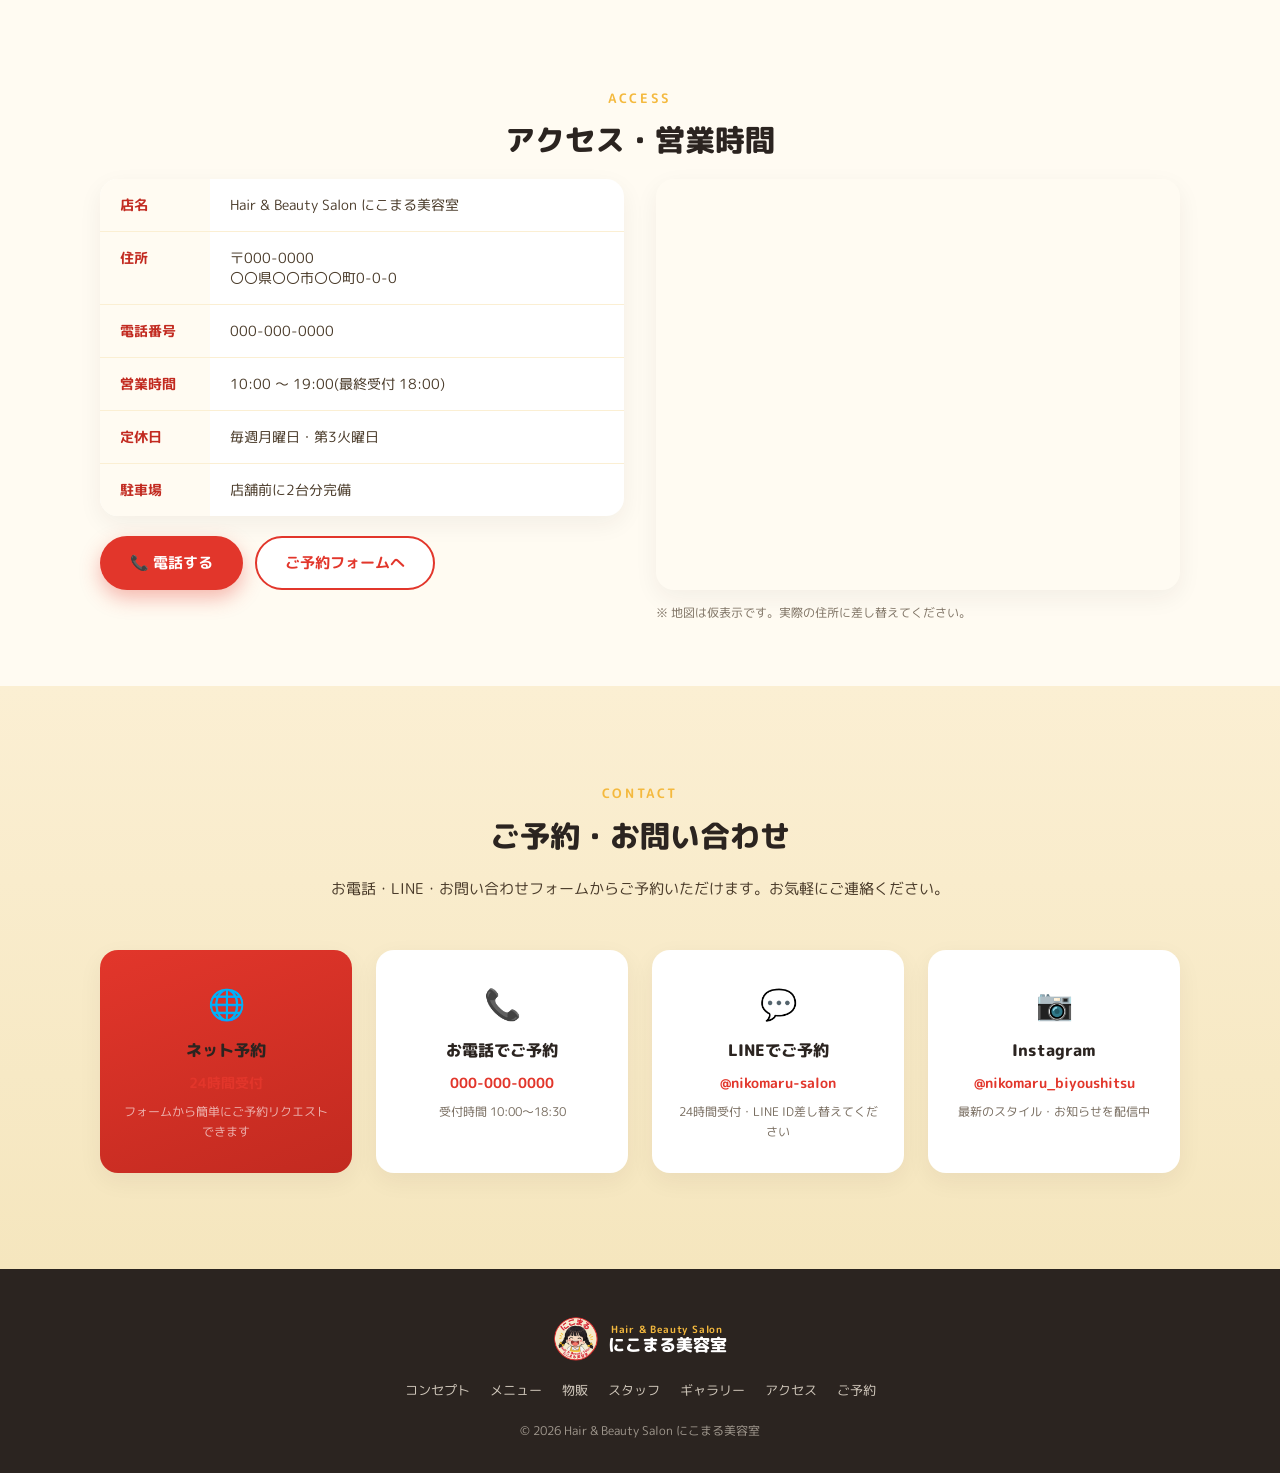
==== commit 6f4f2165: "Firebase連携によるネット予約システムを追加 お客様がフォームから予約リクエストを送信でき、スタッフのみが ログインして予約一覧を閲覧・管理できる仕組みを実装。 Firestoreセキュリティル" ====
--- a/index.html
+++ b/index.html
@@ -63,7 +63,7 @@
       <p class="hero-lead">はじめての方も、常連さんも。<br class="sp-only">お子様連れも学生さんも、みんなにこにこ笑顔になれる<br class="sp-only">アットホームな美容室です。</p>
       <div class="hero-actions">
         <a href="#contact" class="btn btn-primary">ご予約はこちら</a>
-        <a href="tel:0000000000" class="btn btn-outline">📞 お電話で予約</a>
+        <a href="tel:0000000000" class="btn btn-outline" id="heroCallBtn">📞 お電話で予約</a>
       </div>
     </div>
     <div class="hero-wave" aria-hidden="true">
@@ -188,8 +188,9 @@
       <p class="section-eyebrow">STAFF</p>
       <h2 class="section-title">スタッフ紹介</h2>
       <p class="section-lead">にこまるのスタッフをご紹介します。(お名前・コメントは編集してご利用ください)</p>
-
-      <div class="staff-grid reveal-group">
+      <p class="sync-note" id="staffSyncNote"></p>
+
+      <div class="staff-grid reveal-group" id="staffGrid">
         <div class="staff-card reveal">
           <img src="assets/img/logo.png" alt="スタッフ にこ" class="staff-avatar">
           <h3>にこ <span>店長 / スタイリスト</span></h3>
@@ -232,25 +233,27 @@
     <div class="container">
       <p class="section-eyebrow">ACCESS</p>
       <h2 class="section-title">アクセス・営業時間</h2>
+      <p class="sync-note" id="infoSyncNote"></p>
 
       <div class="access-wrap">
         <div class="access-info reveal">
           <table class="info-table">
-            <tr><th>店名</th><td>Hair &amp; Beauty Salon にこまる美容室</td></tr>
-            <tr><th>住所</th><td>〒000-0000<br>〇〇県〇〇市〇〇町0-0-0</td></tr>
-            <tr><th>電話番号</th><td><a href="tel:0000000000">000-000-0000</a></td></tr>
-            <tr><th>営業時間</th><td>10:00 〜 19:00(最終受付 18:00)</td></tr>
-            <tr><th>定休日</th><td>毎週月曜日・第3火曜日</td></tr>
-            <tr><th>駐車場</th><td>店舗前に2台分完備</td></tr>
+            <tr><th>店名</th><td id="infoStoreName">Hair &amp; Beauty Salon にこまる美容室</td></tr>
+            <tr><th>住所</th><td id="infoAddress">〒000-0000<br>〇〇県〇〇市〇〇町0-0-0</td></tr>
+            <tr><th>電話番号</th><td><a href="tel:0000000000" id="infoPhone">000-000-0000</a></td></tr>
+            <tr><th>営業時間</th><td id="infoHours">10:00 〜 19:00(最終受付 18:00)</td></tr>
+            <tr><th>定休日</th><td id="infoHolidays">毎週月曜日・第3火曜日</td></tr>
+            <tr><th>駐車場</th><td id="infoParking">店舗前に2台分完備</td></tr>
           </table>
           <div class="access-actions">
-            <a href="tel:0000000000" class="btn btn-primary">📞 電話する</a>
+            <a href="tel:0000000000" class="btn btn-primary" id="accessCallBtn">📞 電話する</a>
             <a href="#contact" class="btn btn-outline">ご予約フォームへ</a>
           </div>
         </div>
         <div class="access-map reveal">
           <iframe
             title="にこまる美容室 地図"
+            id="accessMapFrame"
             src="https://www.google.com/maps?q=%E9%A7%85&output=embed"
             loading="lazy"
             referrerpolicy="no-referrer-when-downgrade">
@@ -269,22 +272,28 @@
       <p class="section-lead">お電話・LINE・お問い合わせフォームからご予約いただけます。<br class="sp-only">お気軽にご連絡ください。</p>
 
       <div class="contact-grid reveal-group">
-        <a href="tel:0000000000" class="contact-card reveal">
+        <a href="yoyaku.html" class="contact-card reveal contact-card-highlight">
+          <div class="contact-icon">🌐</div>
+          <h3>ネット予約</h3>
+          <p>24時間受付</p>
+          <span class="contact-sub">フォームから簡単にご予約リクエストできます</span>
+        </a>
+        <a href="tel:0000000000" class="contact-card reveal" id="contactPhoneLink">
           <div class="contact-icon">📞</div>
           <h3>お電話でご予約</h3>
-          <p>000-000-0000</p>
-          <span class="contact-sub">受付時間 10:00〜18:30</span>
+          <p id="contactPhoneNumber">000-000-0000</p>
+          <span class="contact-sub" id="contactPhoneHours">受付時間 10:00〜18:30</span>
         </a>
-        <a href="#" class="contact-card reveal">
+        <a href="#" class="contact-card reveal" id="contactLineLink">
           <div class="contact-icon">💬</div>
           <h3>LINEでご予約</h3>
-          <p>@nikomaru-salon</p>
-          <span class="contact-sub">24時間受付・LINE ID差し替えてください</span>
+          <p id="contactLineId">@nikomaru-salon</p>
+          <span class="contact-sub" id="contactLineHours">24時間受付・LINE ID差し替えてください</span>
         </a>
-        <a href="#" class="contact-card reveal">
+        <a href="#" class="contact-card reveal" id="contactInstagramLink">
           <div class="contact-icon">📷</div>
           <h3>Instagram</h3>
-          <p>@nikomaru_biyoushitsu</p>
+          <p id="contactInstagramId">@nikomaru_biyoushitsu</p>
           <span class="contact-sub">最新のスタイル・お知らせを配信中</span>
         </a>
       </div>
--- a/css/style.css
+++ b/css/style.css
@@ -450,7 +450,7 @@
 /* contact */
 .contact-grid{
   display: grid;
-  grid-template-columns: repeat(3, 1fr);
+  grid-template-columns: repeat(auto-fit, minmax(220px, 1fr));
   gap: 24px;
 }
 .contact-card{
@@ -463,6 +463,13 @@
   transition: transform .25s ease, box-shadow .25s ease;
 }
 .contact-card:hover{ transform: translateY(-6px); box-shadow: var(--shadow); }
+.contact-card-highlight{
+  background: linear-gradient(160deg, var(--red) 0%, var(--red-dark) 100%);
+  color: #fff;
+}
+.contact-card-highlight h3,
+.contact-card-highlight p{ color: #fff; }
+.contact-card-highlight .contact-sub{ color: rgba(255,255,255,0.85); }
 .contact-icon{ font-size: 30px; margin-bottom: 12px; }
 .contact-card h3{ font-size: 16px; color: var(--charcoal); margin-bottom: 8px; }
 .contact-card p{ font-weight: 700; color: var(--red); margin-bottom: 6px; }
@@ -508,6 +515,104 @@
   z-index: 90;
 }
 .to-top.visible{ opacity: 1; visibility: visible; transform: translateY(0); }
+
+/* ==========================================================================
+   フォーム共通(予約フォーム・管理画面ログイン)
+   ========================================================================== */
+.container-narrow{ max-width: 640px; }
+.form-page{ padding-top: 56px; }
+
+.form-config-warning{
+  background: #fff3e0;
+  color: #a15c00;
+  border: 1px solid #f4c98a;
+  border-radius: var(--radius-sm);
+  padding: 16px 20px;
+  font-size: 14px;
+  margin-bottom: 24px;
+}
+
+.booking-form{
+  background: #fff;
+  border-radius: var(--radius-md);
+  padding: 32px 28px;
+  box-shadow: 0 8px 24px rgba(43,36,32,0.06);
+}
+
+.form-row{ margin-bottom: 20px; }
+.form-row-split{
+  display: grid;
+  grid-template-columns: 1fr 1fr;
+  gap: 16px;
+}
+.form-row label{
+  display: block;
+  font-size: 13.5px;
+  font-weight: 700;
+  color: var(--charcoal);
+  margin-bottom: 8px;
+}
+.form-row .required{
+  display: inline-block;
+  font-size: 10.5px;
+  font-weight: 700;
+  color: #fff;
+  background: var(--red);
+  border-radius: 999px;
+  padding: 2px 8px;
+  margin-left: 6px;
+  vertical-align: middle;
+}
+.form-row input[type="text"],
+.form-row input[type="tel"],
+.form-row input[type="email"],
+.form-row input[type="password"],
+.form-row input[type="date"],
+.form-row input[type="time"],
+.form-row select,
+.form-row textarea{
+  width: 100%;
+  font-family: var(--font);
+  font-size: 15px;
+  color: var(--text);
+  background: var(--cream-light);
+  border: 1px solid rgba(74,59,42,0.2);
+  border-radius: var(--radius-sm);
+  padding: 12px 14px;
+}
+.form-row textarea{ resize: vertical; }
+.form-row input:focus,
+.form-row select:focus,
+.form-row textarea:focus{
+  outline: 2px solid var(--red);
+  outline-offset: 1px;
+}
+
+.form-honeypot{
+  position: absolute;
+  left: -9999px;
+  width: 1px;
+  height: 1px;
+  overflow: hidden;
+}
+
+.form-message{
+  min-height: 1.4em;
+  font-size: 13.5px;
+  font-weight: 700;
+  margin-bottom: 16px;
+}
+.form-message-success{ color: #2a7a3b; }
+.form-message-error{ color: var(--red); }
+
+.btn-sm{ padding: 9px 18px; font-size: 13px; }
+.btn-danger{ color: var(--red-dark); border-color: var(--red-dark); }
+.btn-danger:hover{ background: #fdecea; }
+
+@media (max-width: 560px){
+  .form-row-split{ grid-template-columns: 1fr; }
+  .booking-form{ padding: 24px 18px; }
+}
 
 /* ==========================================================================
    Responsive
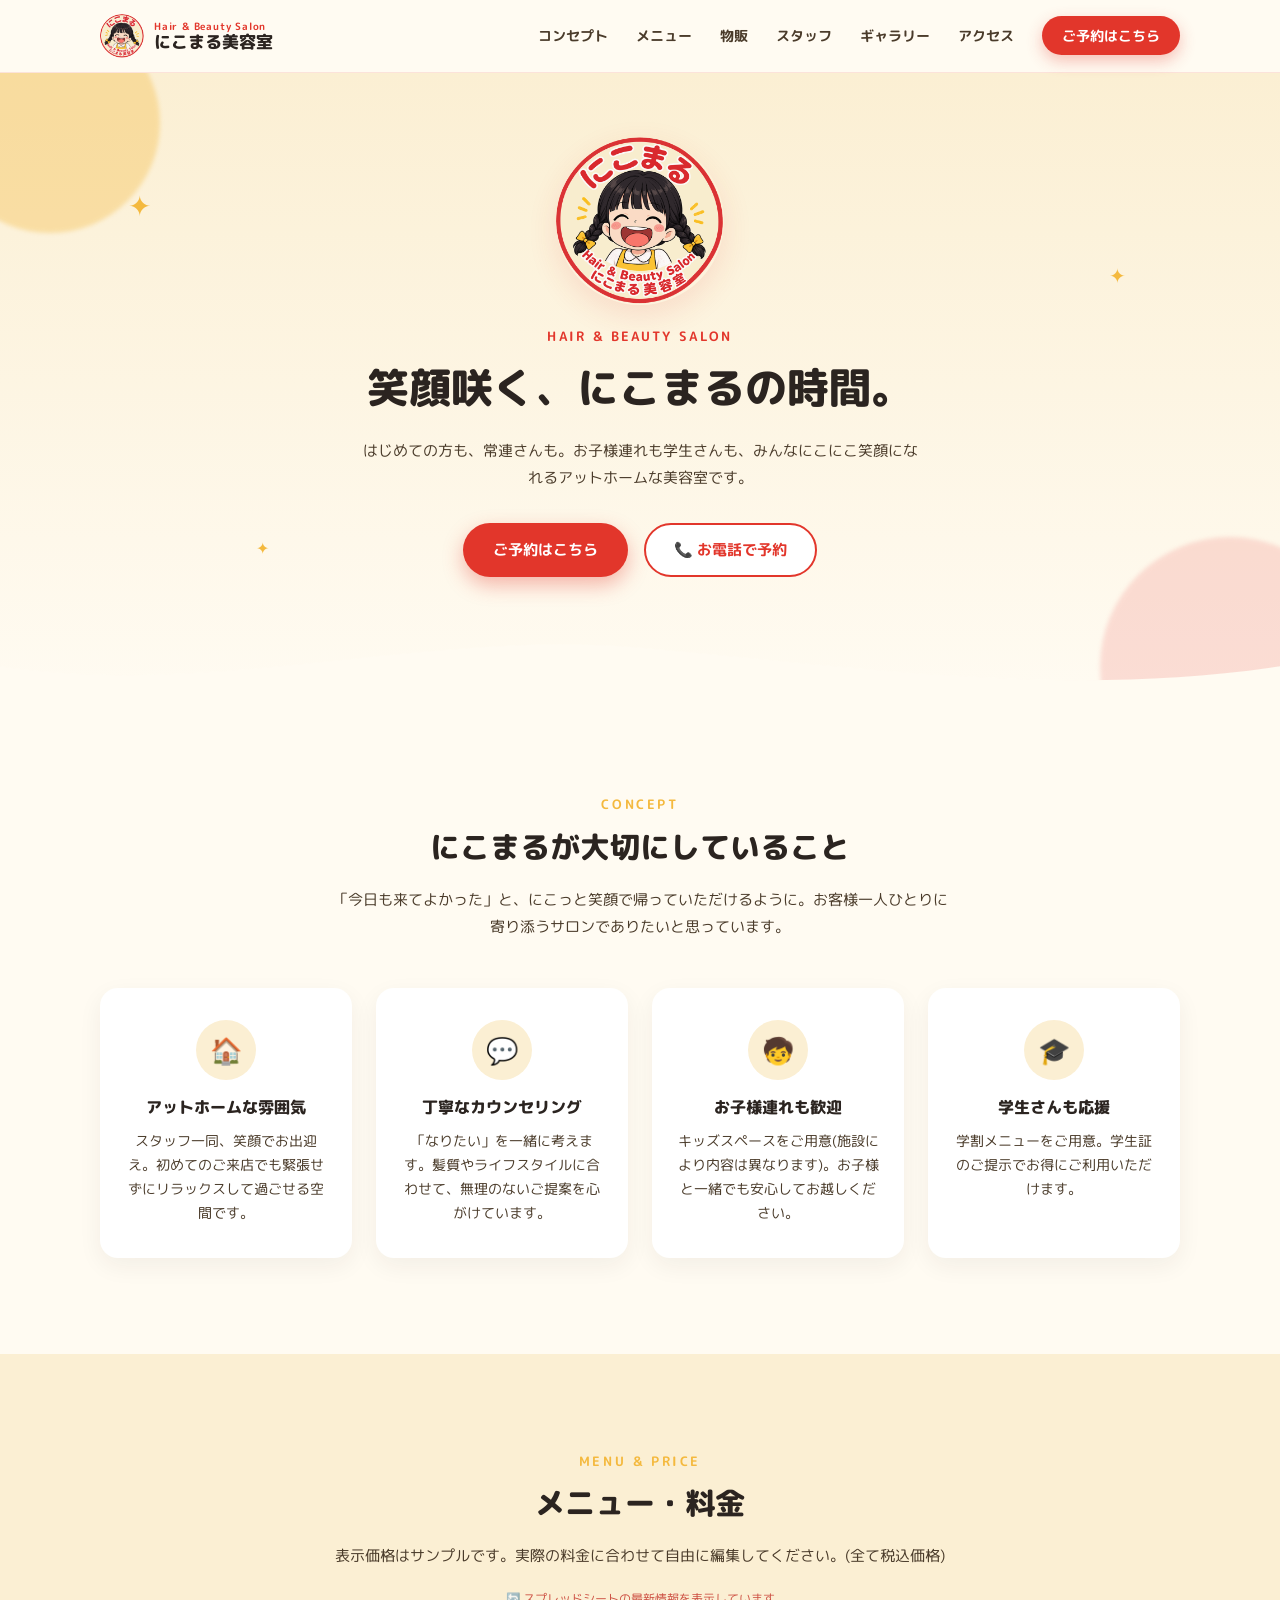
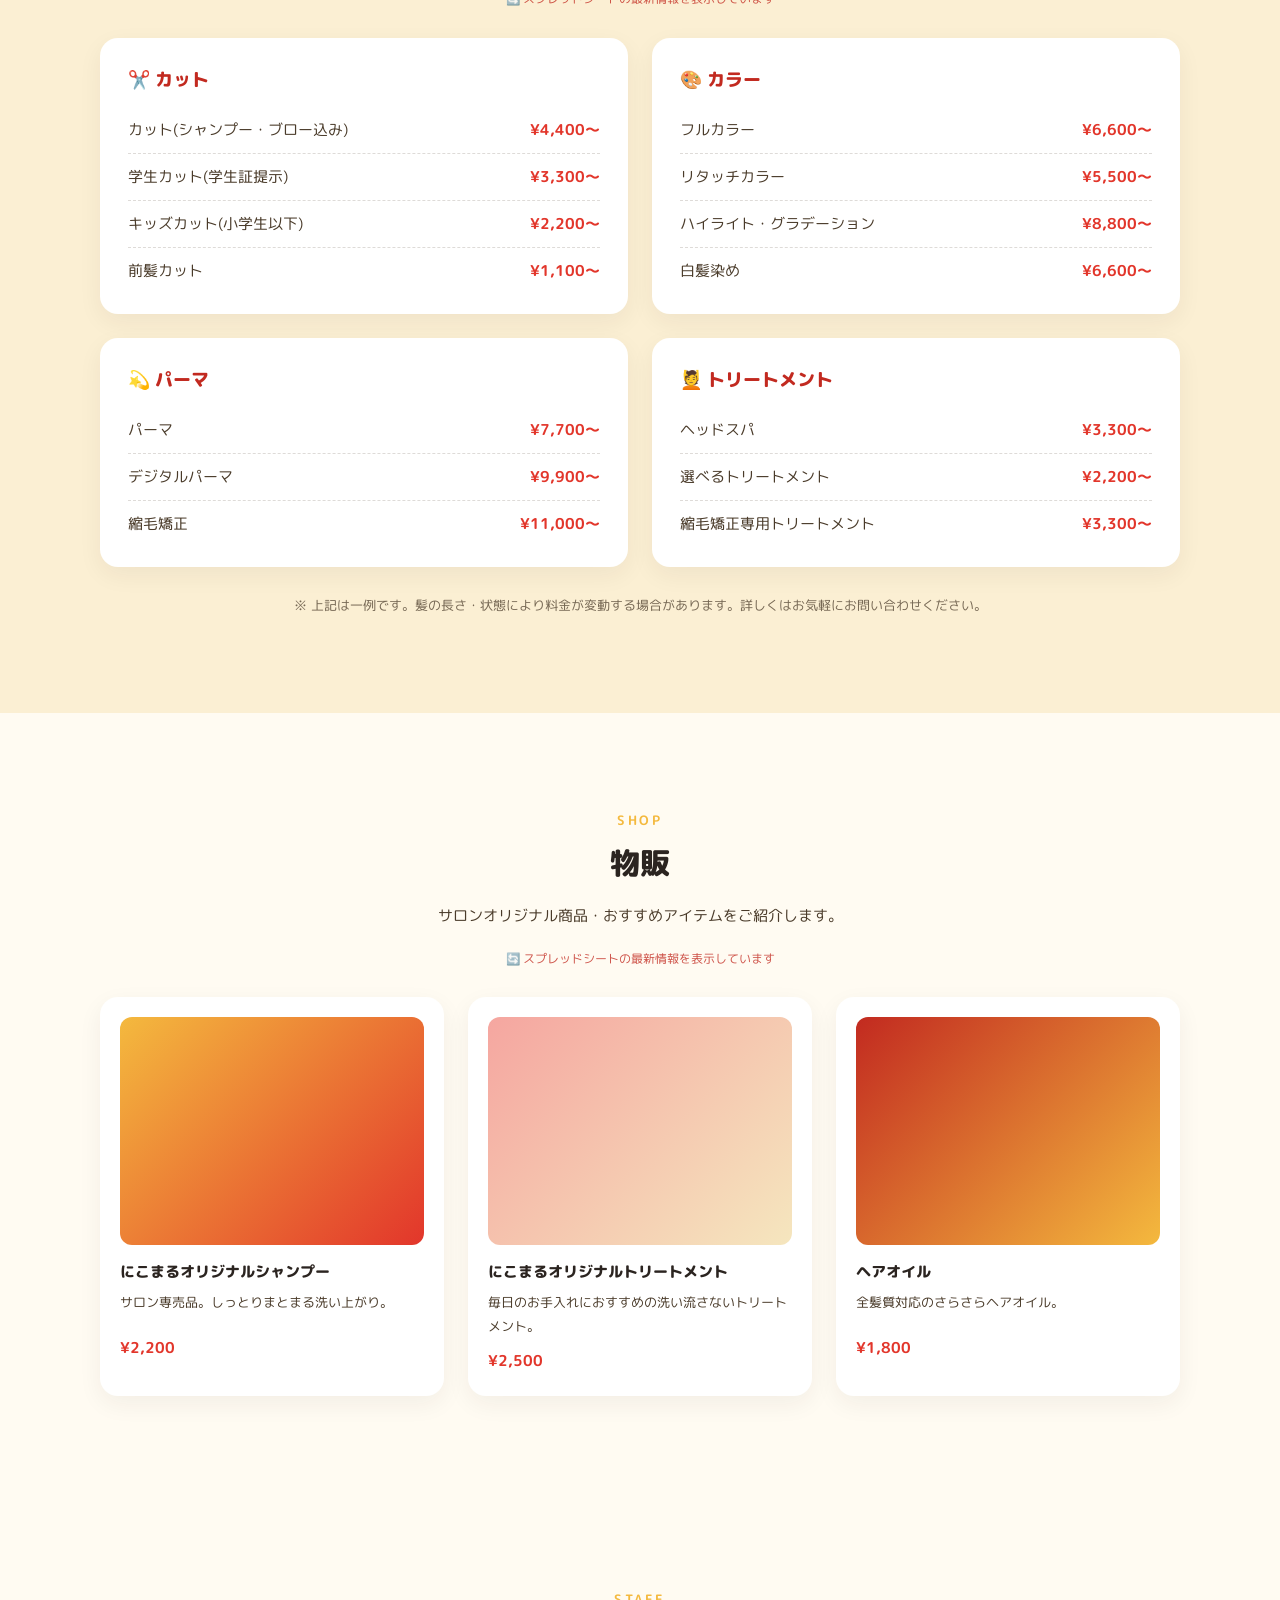
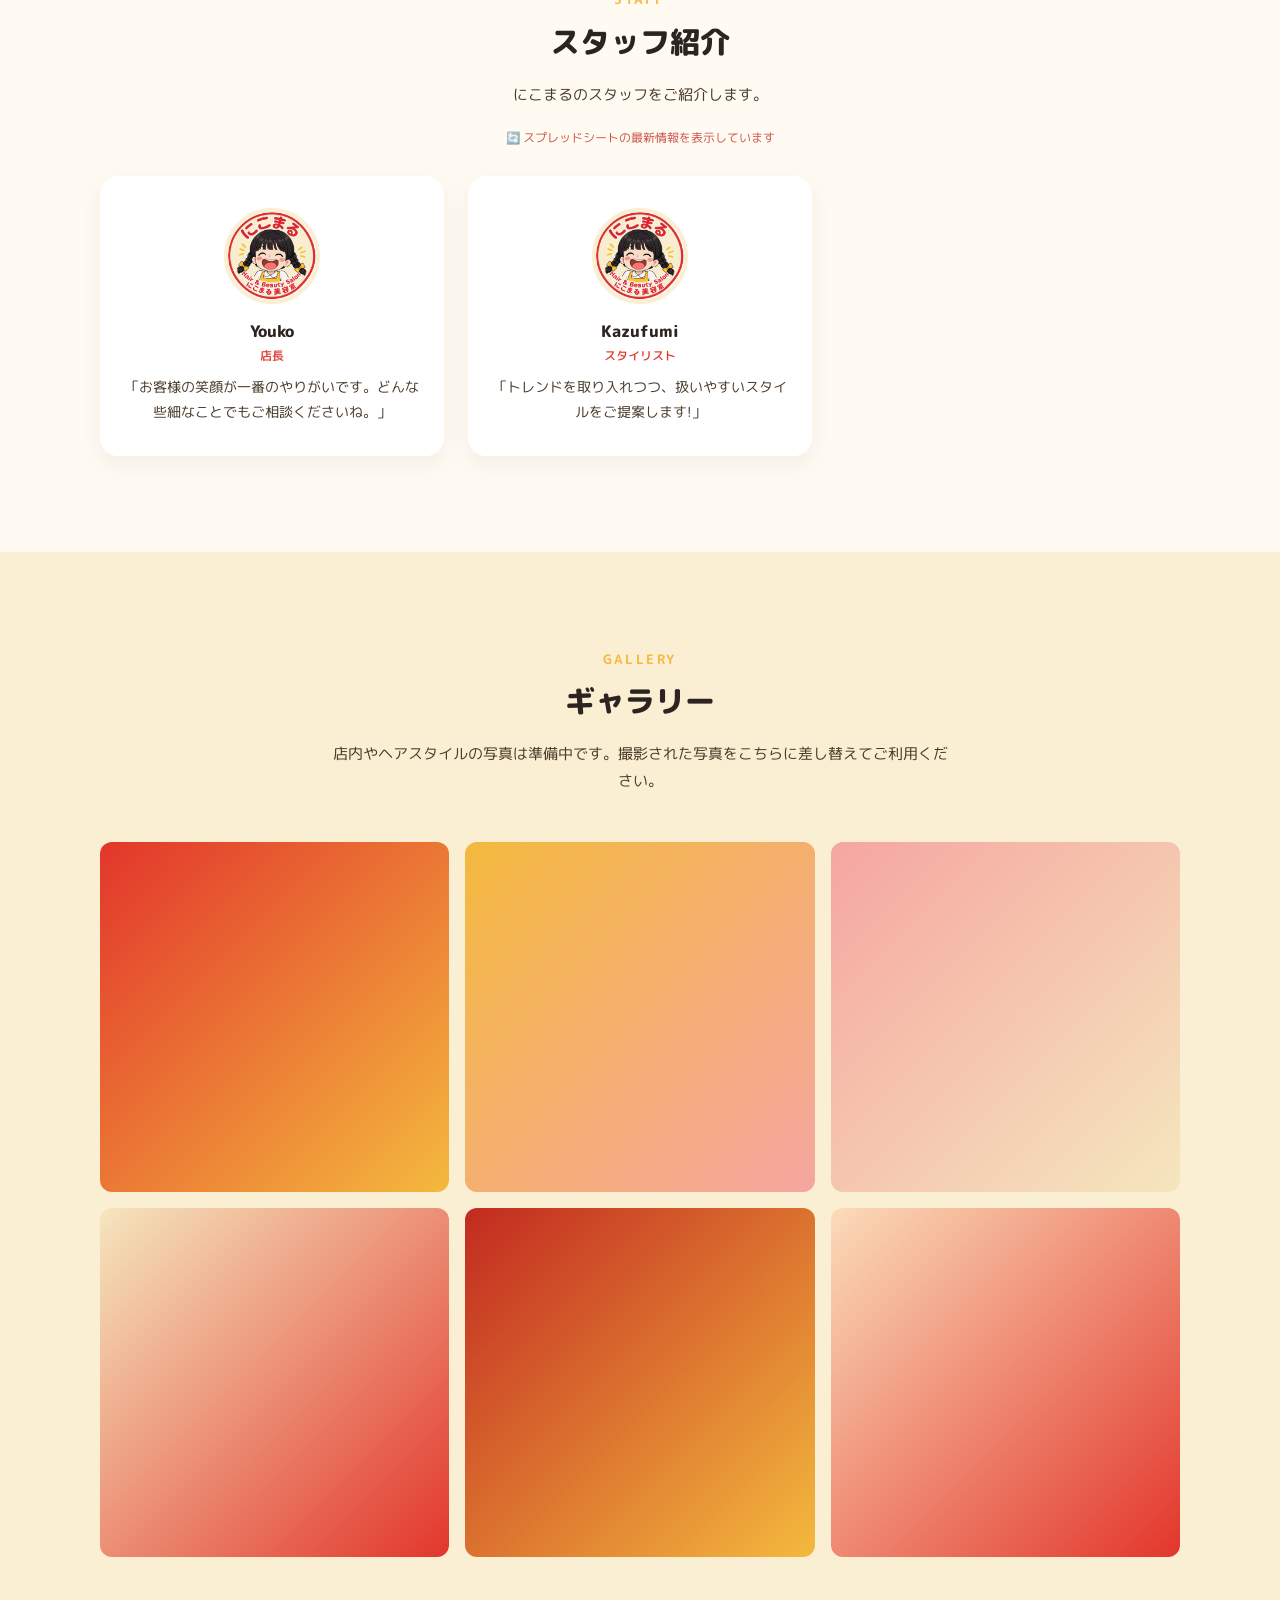
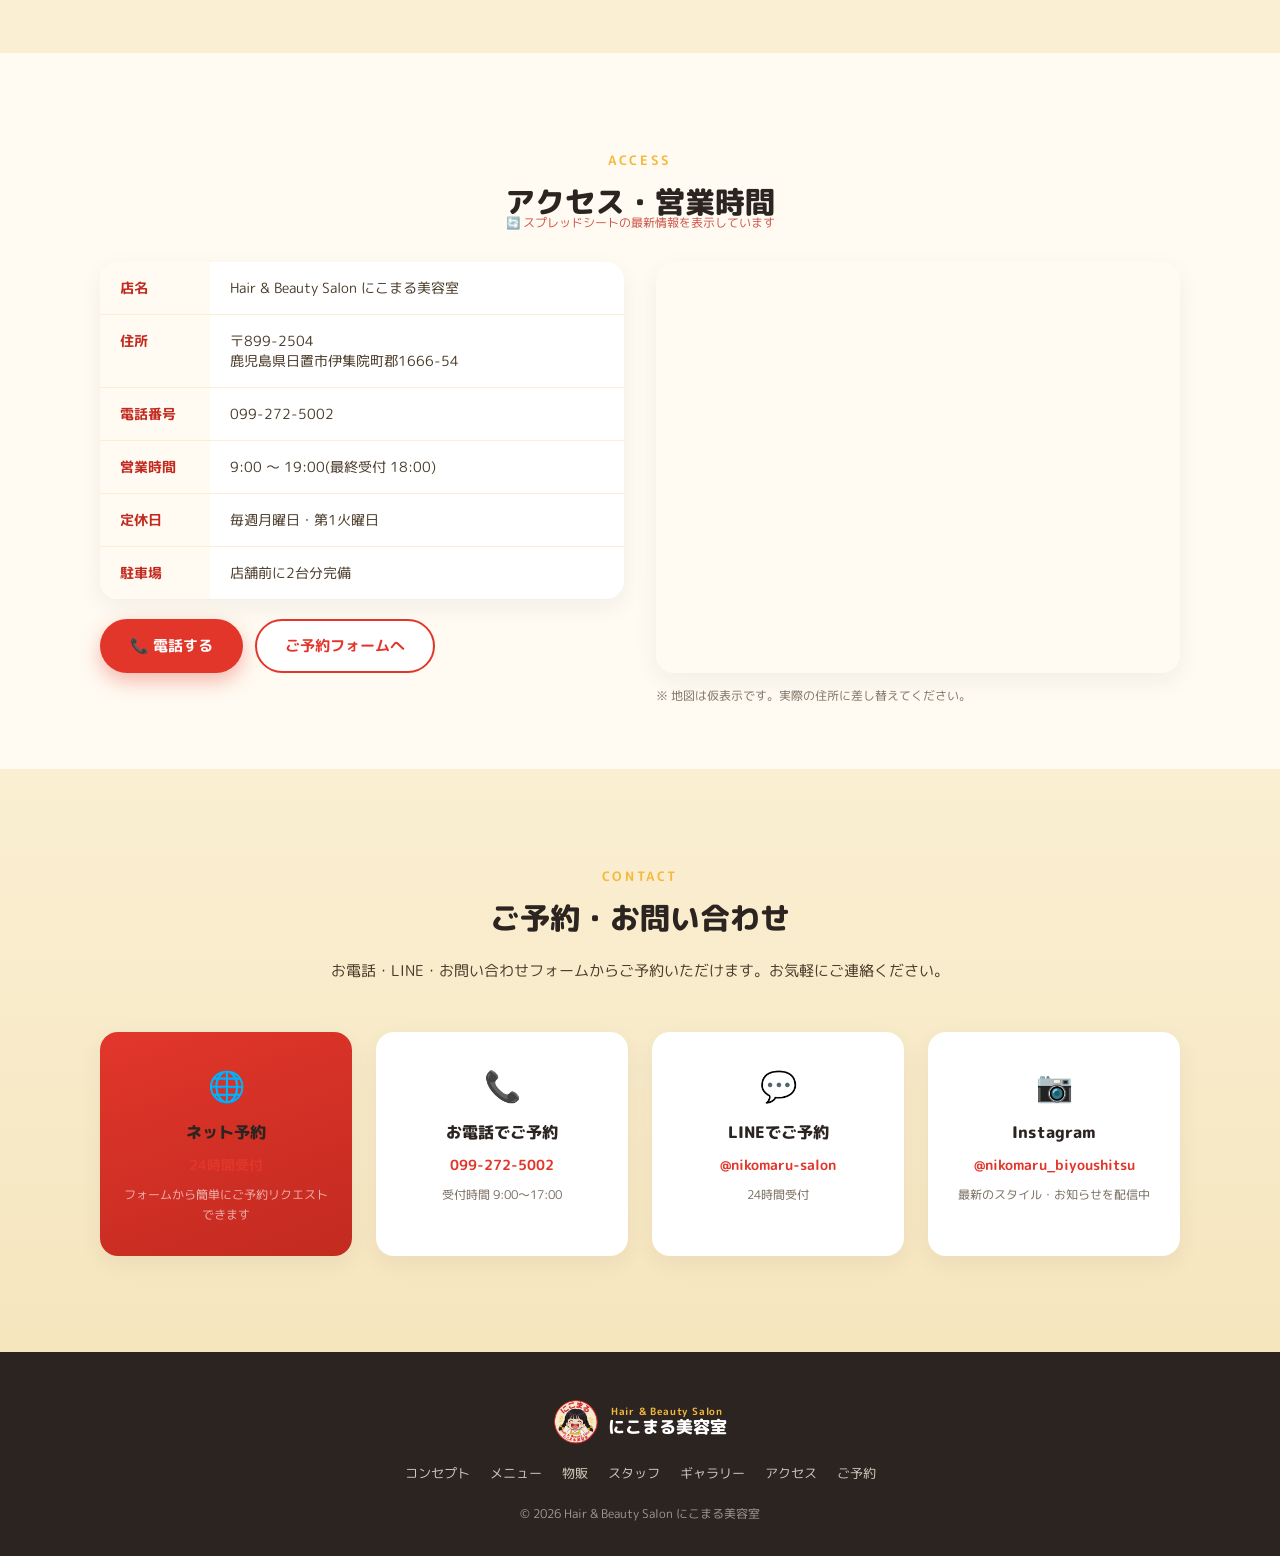
==== commit 67957e58: "サイト内の見出し・説明文もスプレッドシートで編集できるように対応 hero/コンセプト/メニュー/物販/スタッフ/ギャラリー/お問い合わせの 説明文とコンセプトカードを「サイト文言用シート」経由で編集" ====
--- a/index.html
+++ b/index.html
@@ -59,8 +59,8 @@
     <div class="container hero-inner">
       <img src="assets/img/logo.png" alt="にこまる美容室 ロゴ" class="hero-logo">
       <p class="hero-eyebrow">HAIR &amp; BEAUTY SALON</p>
-      <h1 class="hero-title">笑顔咲く、<br class="sp-only">にこまるの時間。</h1>
-      <p class="hero-lead">はじめての方も、常連さんも。<br class="sp-only">お子様連れも学生さんも、みんなにこにこ笑顔になれる<br class="sp-only">アットホームな美容室です。</p>
+      <h1 class="hero-title" id="heroTitle">笑顔咲く、<br class="sp-only">にこまるの時間。</h1>
+      <p class="hero-lead" id="heroLead">はじめての方も、常連さんも。<br class="sp-only">お子様連れも学生さんも、みんなにこにこ笑顔になれる<br class="sp-only">アットホームな美容室です。</p>
       <div class="hero-actions">
         <a href="#contact" class="btn btn-primary">ご予約はこちら</a>
         <a href="tel:0000000000" class="btn btn-outline" id="heroCallBtn">📞 お電話で予約</a>
@@ -76,28 +76,28 @@
     <div class="container">
       <p class="section-eyebrow">CONCEPT</p>
       <h2 class="section-title">にこまるが大切にしていること</h2>
-      <p class="section-lead">「今日も来てよかった」と、にこっと笑顔で帰っていただけるように。<br class="sp-only">お客様一人ひとりに寄り添うサロンでありたいと思っています。</p>
+      <p class="section-lead" id="conceptLead">「今日も来てよかった」と、にこっと笑顔で帰っていただけるように。<br class="sp-only">お客様一人ひとりに寄り添うサロンでありたいと思っています。</p>
 
       <div class="cards cards-4 reveal-group">
         <div class="card reveal">
           <div class="card-icon">🏠</div>
-          <h3>アットホームな雰囲気</h3>
-          <p>スタッフ一同、笑顔でお出迎え。初めてのご来店でも緊張せずにリラックスして過ごせる空間です。</p>
+          <h3 id="conceptCard1Title">アットホームな雰囲気</h3>
+          <p id="conceptCard1Text">スタッフ一同、笑顔でお出迎え。初めてのご来店でも緊張せずにリラックスして過ごせる空間です。</p>
         </div>
         <div class="card reveal">
           <div class="card-icon">💬</div>
-          <h3>丁寧なカウンセリング</h3>
-          <p>「なりたい」を一緒に考えます。髪質やライフスタイルに合わせて、無理のないご提案を心がけています。</p>
+          <h3 id="conceptCard2Title">丁寧なカウンセリング</h3>
+          <p id="conceptCard2Text">「なりたい」を一緒に考えます。髪質やライフスタイルに合わせて、無理のないご提案を心がけています。</p>
         </div>
         <div class="card reveal">
           <div class="card-icon">🧒</div>
-          <h3>お子様連れも歓迎</h3>
-          <p>キッズスペースをご用意(施設により内容は異なります)。お子様と一緒でも安心してお越しください。</p>
+          <h3 id="conceptCard3Title">お子様連れも歓迎</h3>
+          <p id="conceptCard3Text">キッズスペースをご用意(施設により内容は異なります)。お子様と一緒でも安心してお越しください。</p>
         </div>
         <div class="card reveal">
           <div class="card-icon">🎓</div>
-          <h3>学生さんも応援</h3>
-          <p>学割メニューをご用意。学生証のご提示でお得にご利用いただけます。</p>
+          <h3 id="conceptCard4Title">学生さんも応援</h3>
+          <p id="conceptCard4Text">学割メニューをご用意。学生証のご提示でお得にご利用いただけます。</p>
         </div>
       </div>
     </div>
@@ -108,7 +108,7 @@
     <div class="container">
       <p class="section-eyebrow">MENU &amp; PRICE</p>
       <h2 class="section-title">メニュー・料金</h2>
-      <p class="section-lead">表示価格はサンプルです。実際の料金に合わせて自由に編集してください。<br class="sp-only">(全て税込価格)</p>
+      <p class="section-lead" id="menuLead">表示価格はサンプルです。実際の料金に合わせて自由に編集してください。<br class="sp-only">(全て税込価格)</p>
       <p class="sync-note" id="menuSyncNote"></p>
 
       <div class="menu-grid reveal-group" id="menuGrid">
@@ -147,7 +147,7 @@
           </ul>
         </div>
       </div>
-      <p class="menu-note">※ 上記は一例です。髪の長さ・状態により料金が変動する場合があります。詳しくはお気軽にお問い合わせください。</p>
+      <p class="menu-note" id="menuNote">※ 上記は一例です。髪の長さ・状態により料金が変動する場合があります。詳しくはお気軽にお問い合わせください。</p>
     </div>
   </section>
 
@@ -156,7 +156,7 @@
     <div class="container">
       <p class="section-eyebrow">SHOP</p>
       <h2 class="section-title">物販</h2>
-      <p class="section-lead">サロンオリジナル商品・おすすめアイテムをご紹介します。</p>
+      <p class="section-lead" id="shopLead">サロンオリジナル商品・おすすめアイテムをご紹介します。</p>
       <p class="sync-note" id="shopSyncNote"></p>
 
       <div class="shop-grid reveal-group" id="shopGrid">
@@ -187,7 +187,7 @@
     <div class="container">
       <p class="section-eyebrow">STAFF</p>
       <h2 class="section-title">スタッフ紹介</h2>
-      <p class="section-lead">にこまるのスタッフをご紹介します。(お名前・コメントは編集してご利用ください)</p>
+      <p class="section-lead" id="staffLead">にこまるのスタッフをご紹介します。</p>
       <p class="sync-note" id="staffSyncNote"></p>
 
       <div class="staff-grid reveal-group" id="staffGrid">
@@ -215,7 +215,7 @@
     <div class="container">
       <p class="section-eyebrow">GALLERY</p>
       <h2 class="section-title">ギャラリー</h2>
-      <p class="section-lead">店内やヘアスタイルの写真は準備中です。撮影された写真をこちらに差し替えてご利用ください。</p>
+      <p class="section-lead" id="galleryLead">店内やヘアスタイルの写真は準備中です。撮影された写真をこちらに差し替えてご利用ください。</p>
 
       <div class="gallery-grid reveal-group">
         <div class="gallery-item reveal g1"></div>
@@ -269,7 +269,7 @@
     <div class="container">
       <p class="section-eyebrow">CONTACT</p>
       <h2 class="section-title">ご予約・お問い合わせ</h2>
-      <p class="section-lead">お電話・LINE・お問い合わせフォームからご予約いただけます。<br class="sp-only">お気軽にご連絡ください。</p>
+      <p class="section-lead" id="contactLead">お電話・LINE・お問い合わせフォームからご予約いただけます。<br class="sp-only">お気軽にご連絡ください。</p>
 
       <div class="contact-grid reveal-group">
         <a href="yoyaku.html" class="contact-card reveal contact-card-highlight">
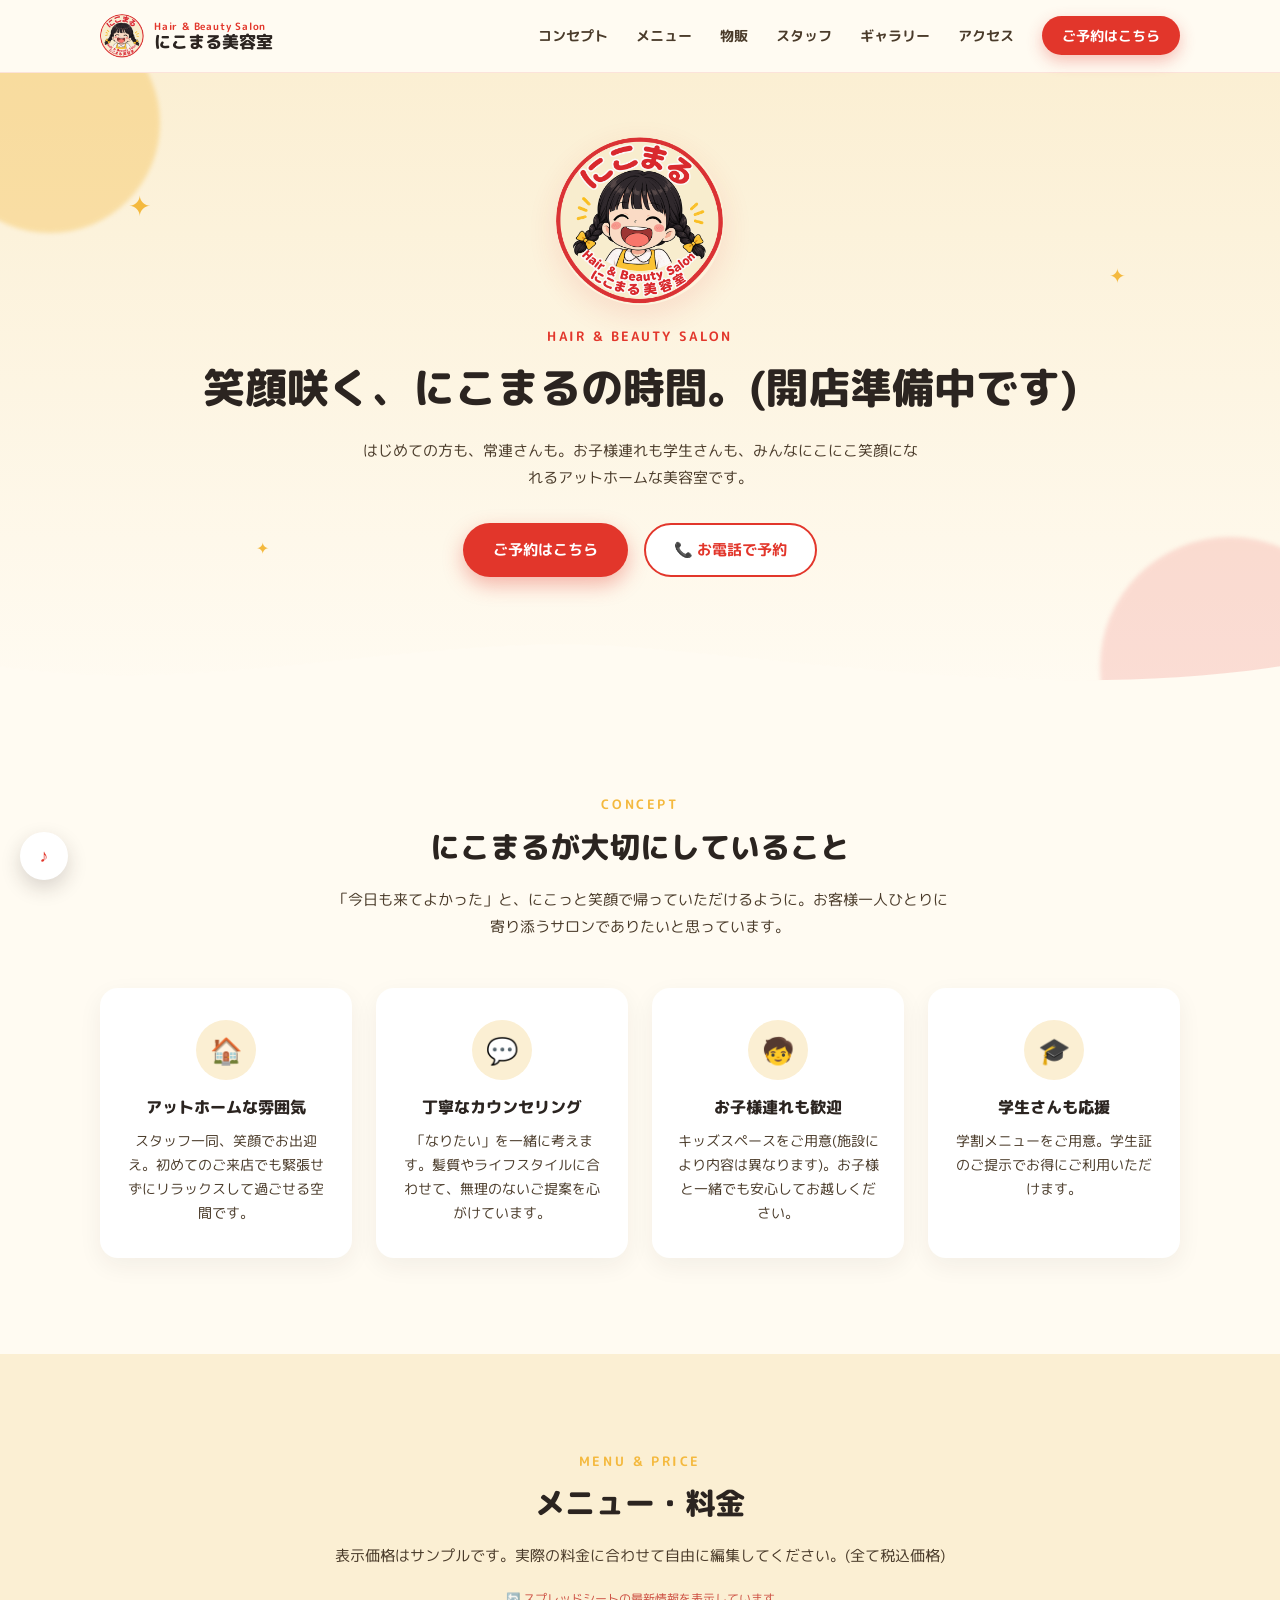
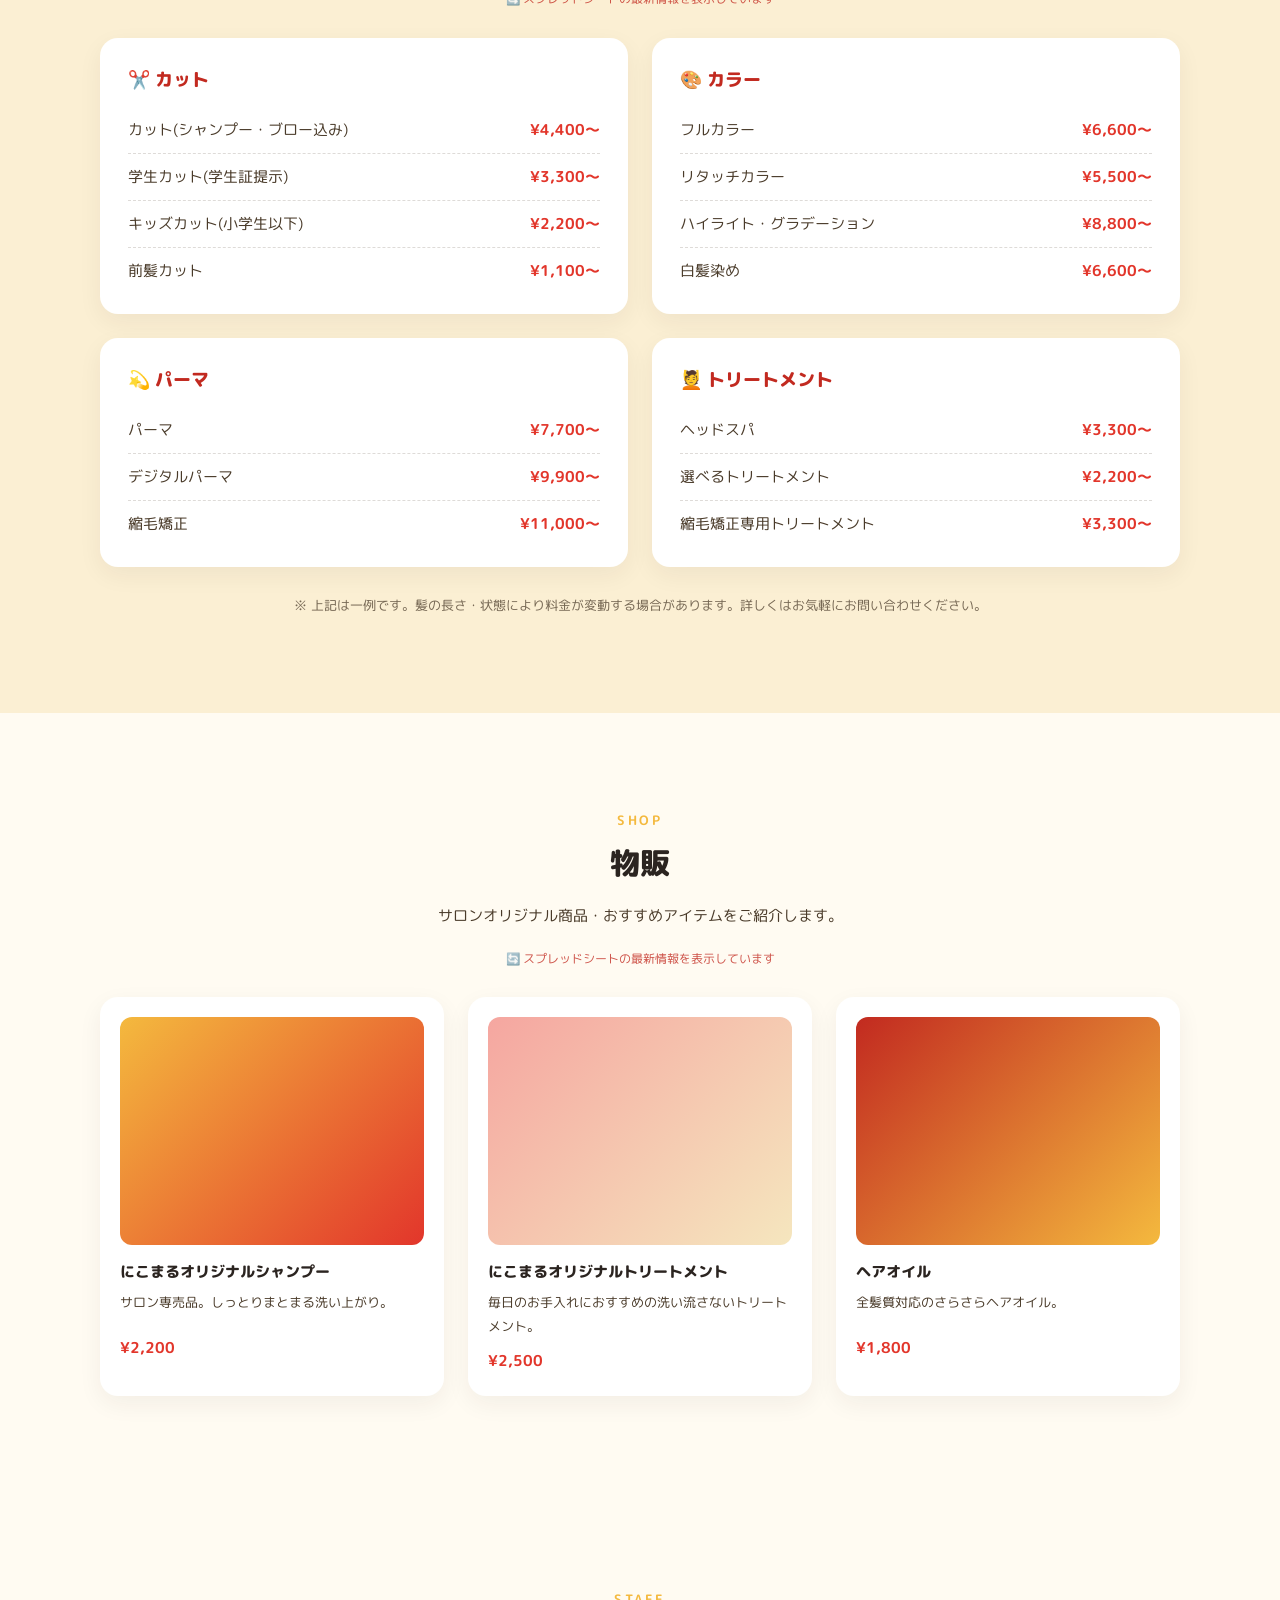
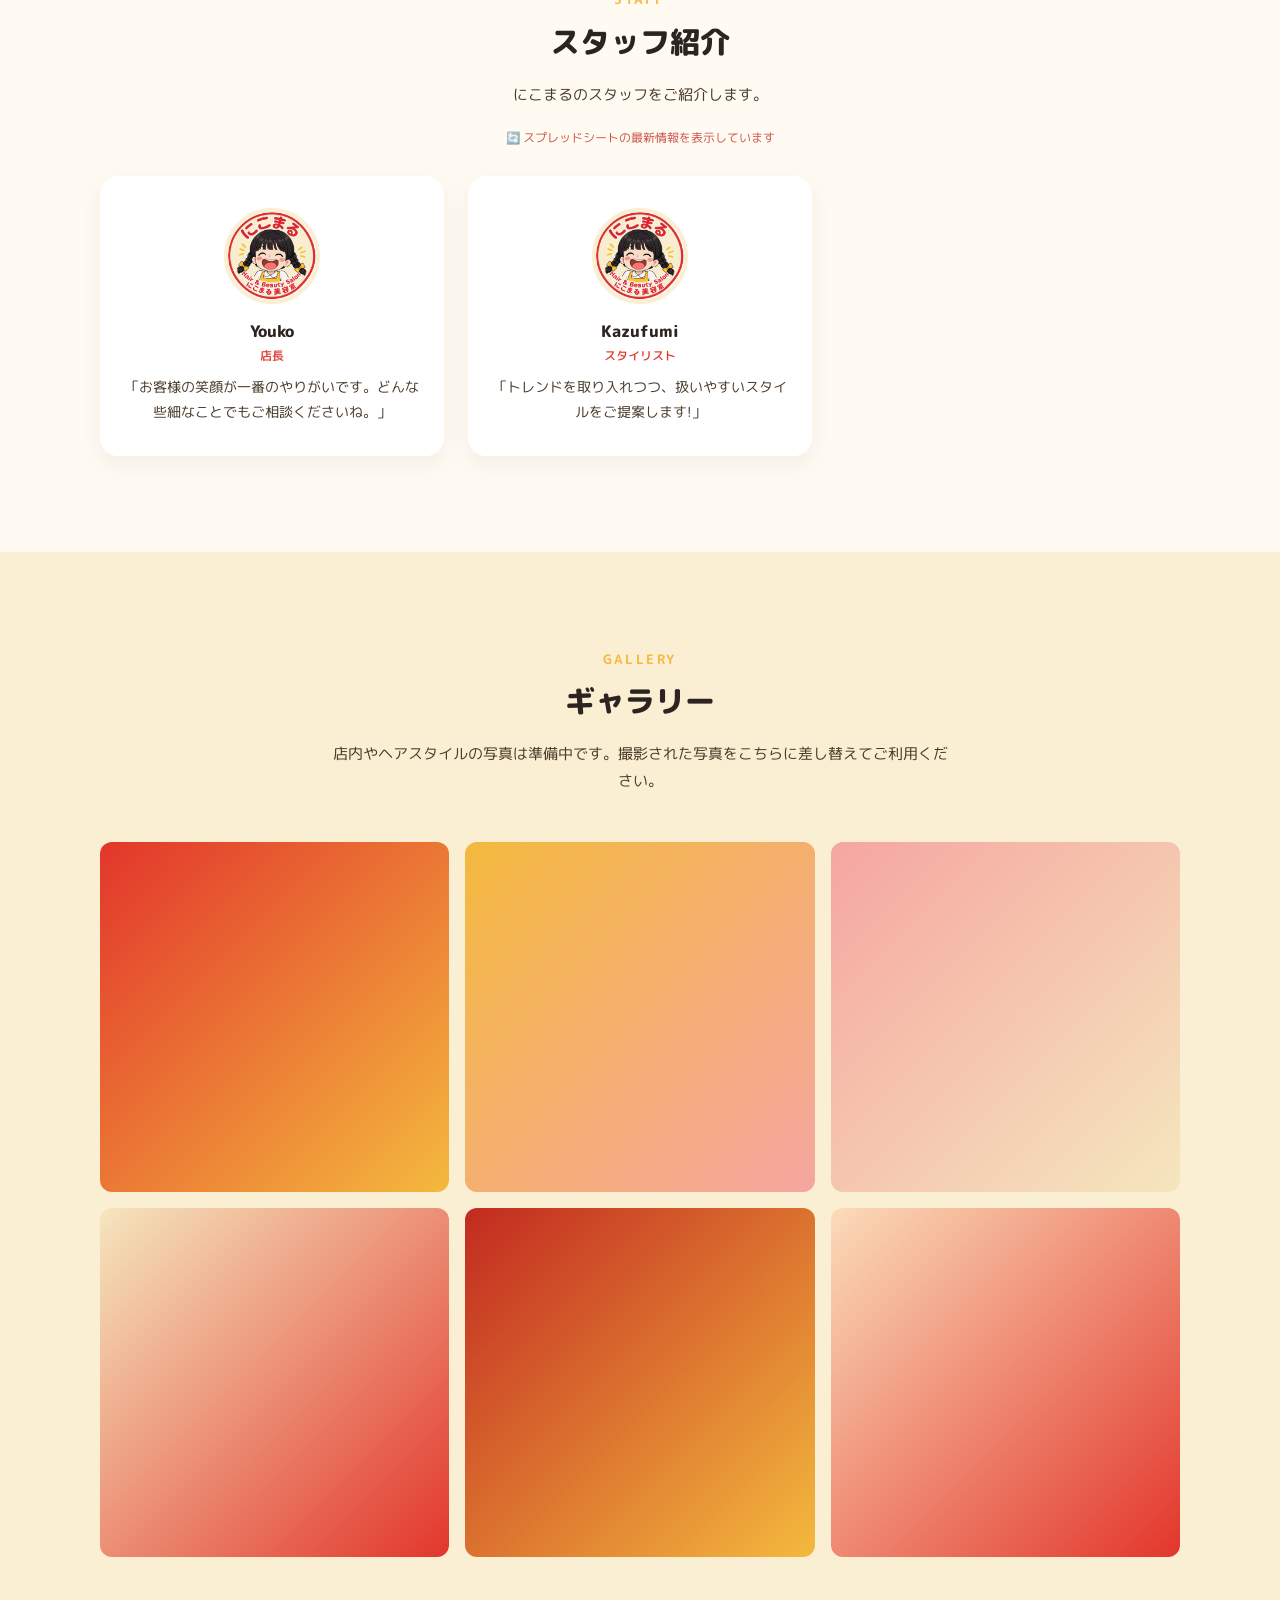
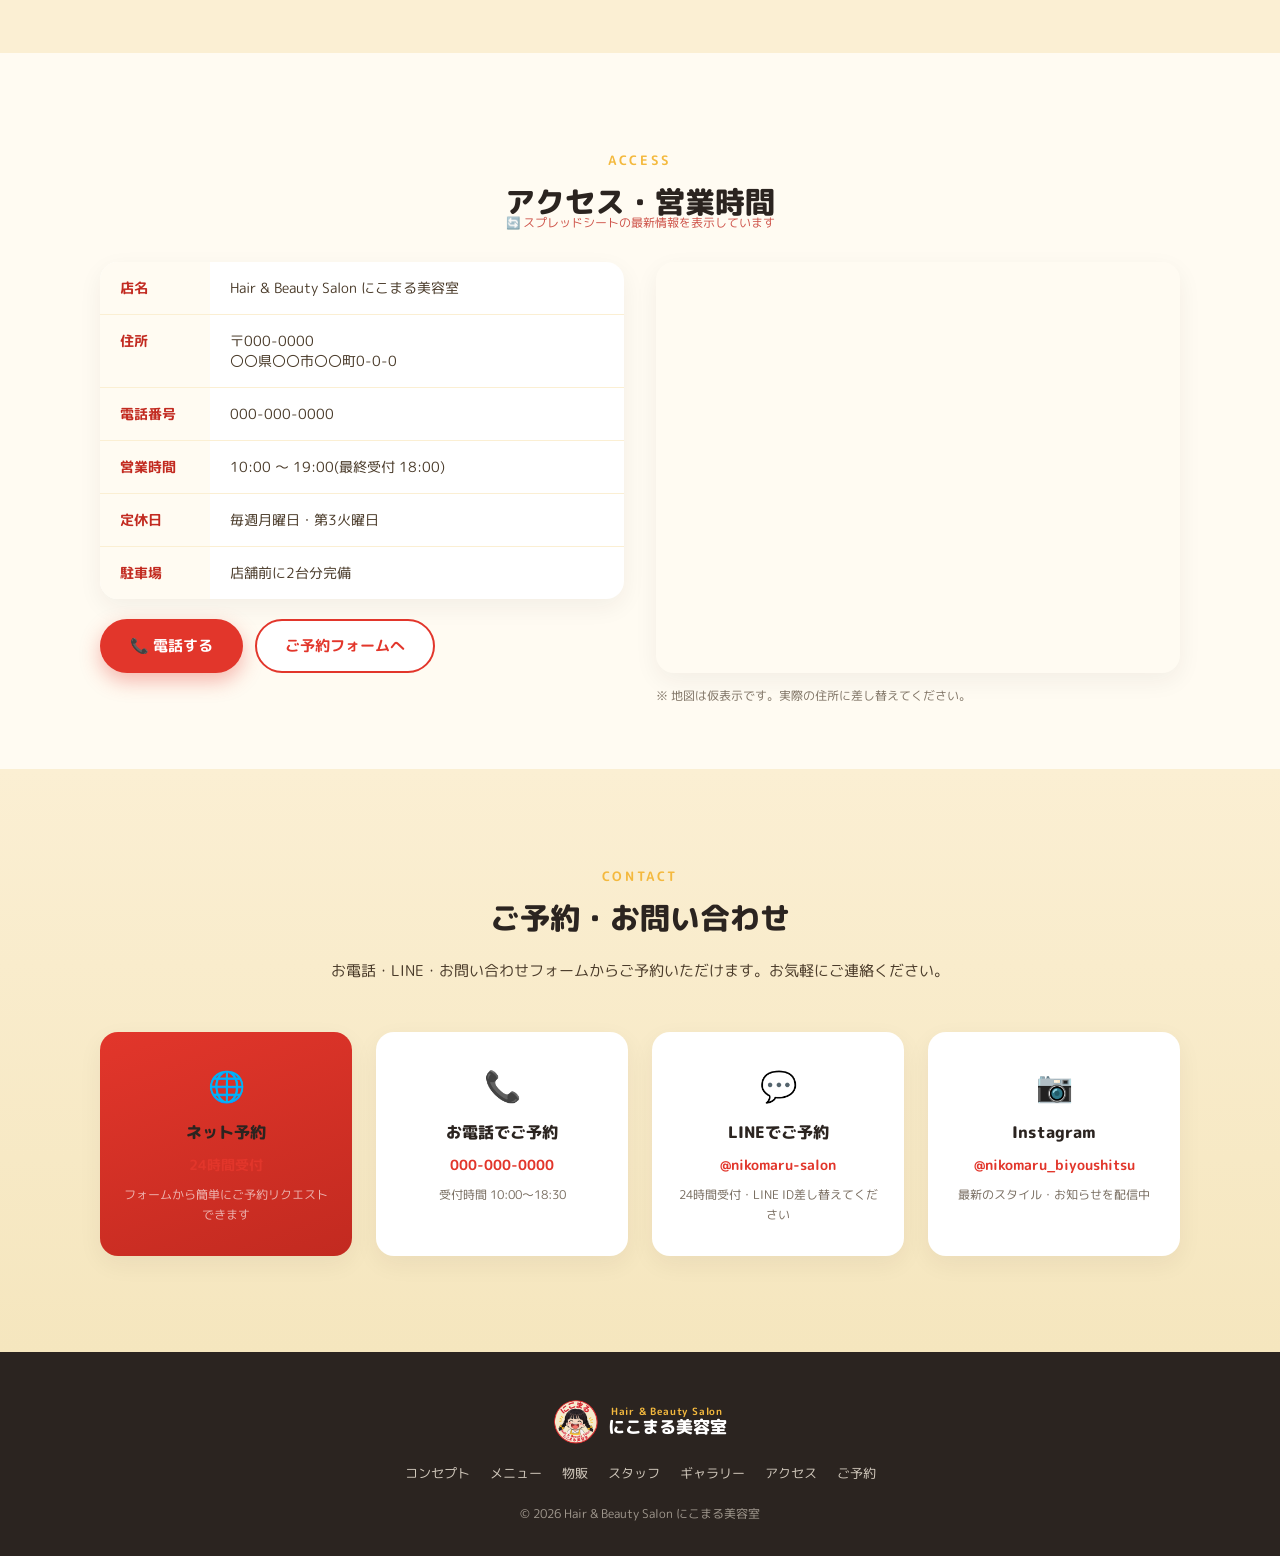
==== commit e83a503e: "feat: トップページにBGM再生ボタンを追加 自動再生はほとんどのブラウザで制限されるため、左下のボタンを押した時だけ 音楽が再生される方式にした(ループ再生・ボタンでオン/オフ切り替え)。 Pl" ====
--- a/index.html
+++ b/index.html
@@ -302,6 +302,11 @@
 
 </main>
 
+<audio id="bgmAudio" src="assets/audio/bgm.mp3" loop preload="none"></audio>
+<button type="button" class="bgm-toggle" id="bgmToggle" aria-pressed="false" aria-label="音楽を再生する">
+  <span class="bgm-toggle-icon" aria-hidden="true">♪</span>
+</button>
+
 <footer class="site-footer">
   <div class="container footer-inner">
     <a class="brand brand-footer" href="#top">
--- a/css/style.css
+++ b/css/style.css
@@ -61,6 +61,9 @@
 .sp-only{ display: none; }
 
 /* ---------- buttons ---------- */
+/* hidden属性がついている間は、下のdisplay指定より必ず優先させる
+   (モーダルと同じ理由。ログアウトボタンなどhiddenで出し分けるボタンに必要) */
+.btn[hidden]{ display: none !important; }
 .btn{
   display: inline-flex;
   align-items: center;
@@ -516,6 +519,33 @@
 }
 .to-top.visible{ opacity: 1; visibility: visible; transform: translateY(0); }
 
+/* ---------- BGM再生ボタン ---------- */
+.bgm-toggle{
+  position: fixed;
+  left: 20px;
+  bottom: 20px;
+  width: 48px; height: 48px;
+  border-radius: 50%;
+  border: none;
+  background: #fff;
+  color: var(--red);
+  font-size: 18px;
+  cursor: pointer;
+  box-shadow: 0 8px 20px rgba(43,36,32,0.18);
+  z-index: 90;
+  transition: transform .15s ease, background .15s ease, color .15s ease;
+}
+.bgm-toggle:hover{ transform: translateY(-2px); }
+.bgm-toggle.is-playing{
+  background: var(--red);
+  color: #fff;
+  animation: bgmPulse 1.6s ease-in-out infinite;
+}
+@keyframes bgmPulse{
+  0%, 100% { box-shadow: 0 8px 20px rgba(226,54,43,0.25); }
+  50% { box-shadow: 0 8px 20px rgba(226,54,43,0.5); }
+}
+
 /* ==========================================================================
    フォーム共通(予約フォーム・管理画面ログイン)
    ========================================================================== */
@@ -540,6 +570,9 @@
 }
 
 .form-row{ margin-bottom: 20px; }
+/* hidden属性がついている間は、下のdisplay:gridより必ず優先させる
+   (シフト管理画面の時間入力欄など、hiddenで出し分ける行に必要) */
+.form-row-split[hidden]{ display: none !important; }
 .form-row-split{
   display: grid;
   grid-template-columns: 1fr 1fr;
@@ -612,6 +645,91 @@
 @media (max-width: 560px){
   .form-row-split{ grid-template-columns: 1fr; }
   .booking-form{ padding: 24px 18px; }
+}
+
+/* ---------- ネット予約: 空き状況カレンダー ---------- */
+#bookingSteps{ display: flex; flex-direction: column; gap: 20px; }
+
+.form-hint{
+  font-size: 12.5px;
+  color: var(--text);
+  opacity: .75;
+  margin-top: -12px;
+  margin-bottom: 0;
+}
+
+.availability-header{
+  display: flex;
+  align-items: center;
+  justify-content: space-between;
+  flex-wrap: wrap;
+  gap: 10px;
+  margin-bottom: 4px;
+}
+.availability-header label{
+  font-size: 13.5px;
+  font-weight: 700;
+  color: var(--charcoal);
+}
+
+.availability-list{
+  display: flex;
+  flex-direction: column;
+  gap: 10px;
+  margin-top: 16px;
+}
+.availability-day{
+  border: 1px solid rgba(74,59,42,0.15);
+  border-radius: var(--radius-sm);
+  padding: 12px 16px;
+}
+.availability-day.is-empty{ opacity: .5; }
+.availability-day-header{
+  font-size: 13.5px;
+  font-weight: 700;
+  color: var(--charcoal);
+  margin-bottom: 8px;
+}
+.availability-day-none{
+  font-size: 12.5px;
+  color: var(--text);
+  opacity: .7;
+}
+.availability-slots{
+  display: flex;
+  flex-wrap: wrap;
+  gap: 8px;
+}
+.slot-btn{
+  font-family: var(--font);
+  font-size: 13px;
+  font-weight: 700;
+  color: var(--red-dark);
+  background: var(--cream-light);
+  border: 1px solid rgba(226,54,43,0.3);
+  border-radius: 999px;
+  padding: 8px 16px;
+  cursor: pointer;
+  transition: background .15s ease, color .15s ease;
+}
+.slot-btn:hover{ background: var(--red); color: #fff; }
+.slot-btn.is-selected{ background: var(--red); color: #fff; }
+
+.booking-summary{
+  background: var(--cream-light);
+  border-radius: var(--radius-sm);
+  padding: 14px 18px;
+  font-size: 13.5px;
+  color: var(--charcoal);
+  margin-bottom: 20px;
+  font-weight: 700;
+}
+
+.booking-form-actions{
+  display: flex;
+  gap: 12px;
+  flex-wrap: wrap;
+  align-items: center;
 }
 
 /* ==========================================================================
